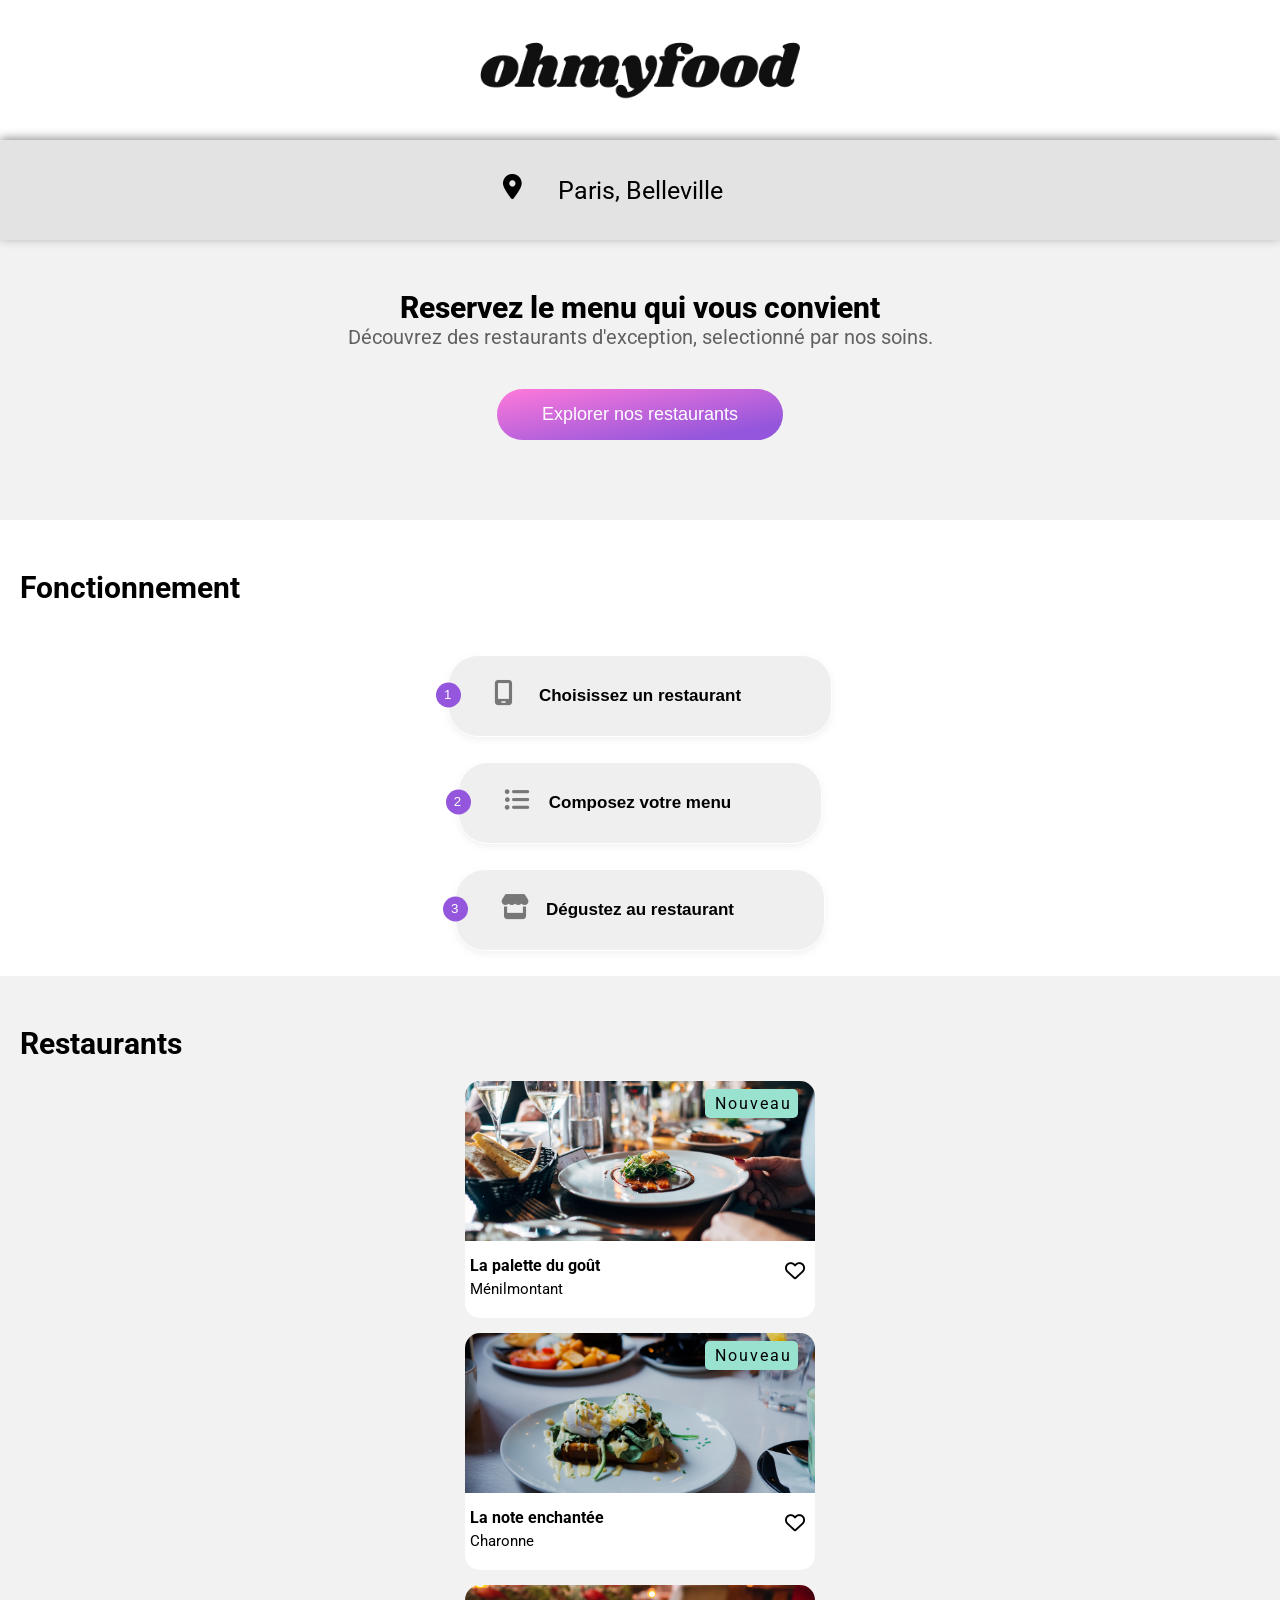
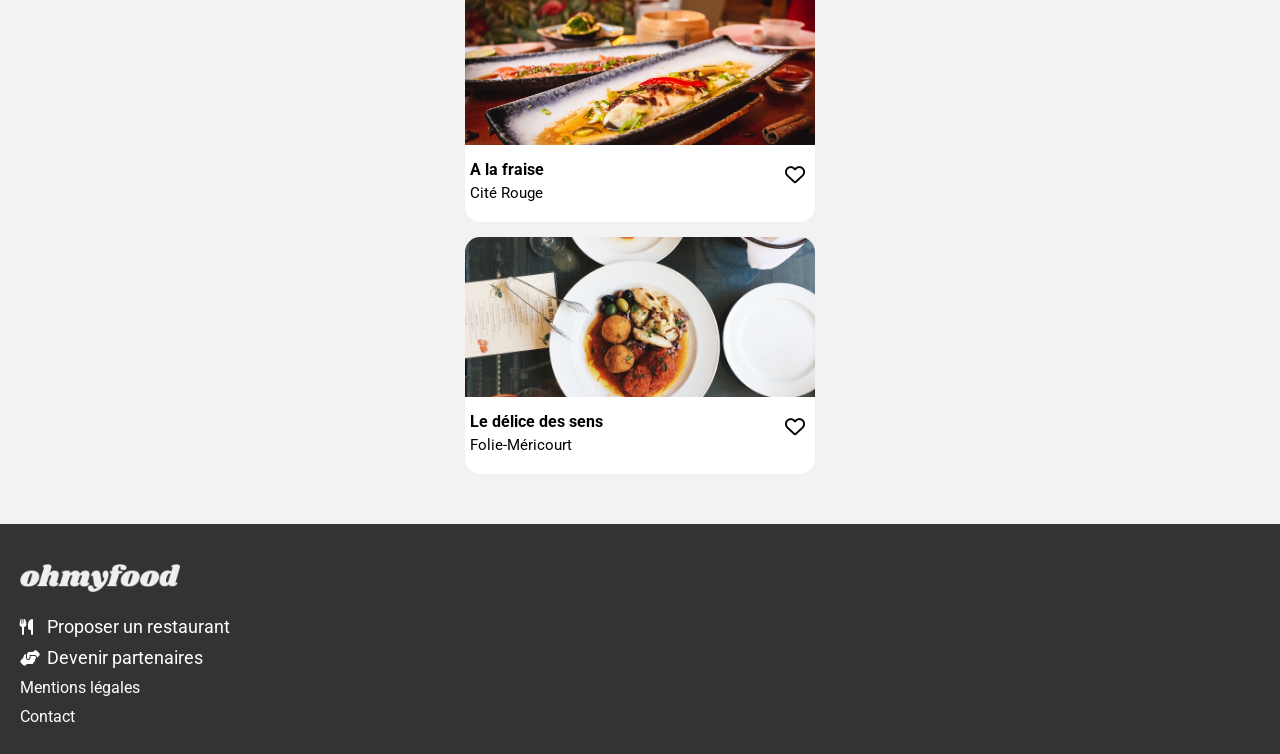
==== accueil.html @ b3db817b "Ajout section restaurants + style dans accueil" ====
<!DOCTYPE html>

<html lang="fr">
    <head>
        <meta charset="UTF-8">
        <meta http-equiv="X-UA-Compatible" content="IE=edge">
        <meta name="viewport" content="width=device-width, initial-scale=1.0">

        <!-- Lien vers css personalisé -->
        <link rel="stylesheet" href="ressources/css/style.css">

        <!-- cdn Font Awesome -->
        <link rel="stylesheet" href="https://cdnjs.cloudflare.com/ajax/libs/font-awesome/6.1.1/css/all.min.css" integrity="sha512-KfkfwYDsLkIlwQp6LFnl8zNdLGxu9YAA1QvwINks4PhcElQSvqcyVLLD9aMhXd13uQjoXtEKNosOWaZqXgel0g==" crossorigin="anonymous" referrerpolicy="no-referrer" />

        <!-- cdn google font -->
        <link rel="preconnect" href="https://fonts.googleapis.com">
        <link rel="preconnect" href="https://fonts.gstatic.com" crossorigin>
        <link href="https://fonts.googleapis.com/css2?family=Shrikhand&display=swap" rel="stylesheet">
        <link href="https://fonts.googleapis.com/css2?family=Roboto:wght@100;300;400;500;700;900&family=Shrikhand&display=swap" rel="stylesheet">

        <title> Ohmyfood - Accueil</title>
    </head>

    <body>
        
        <header>
            <div class="nomSite">
                <img src="ressources/images/logo/ohmyfood.png" alt="Nom site internet ohmyfood">
            </div>
        </header>

        <main>

            <div id="localisation">
                <div id="localisationIcone">
                    <i class="fa-solid fa-location-dot"></i>
                </div>
                <p>Paris, Belleville</p>
            </div>

            <section id="reservation">
                <h2>Reservez le menu qui vous convient</h2>
                <h3>Découvrez des restaurants d'exception, selectionné par nos soins.</h3>
                <button>
                    <a href="#restaurants">Explorer nos restaurants</a>
                </button>
            </section>

            <section id="fonctionnement">
                <h2>Fonctionnement</h2>
                <div id="fonctionnementFlex">
                    <button>
                        <i class="fa-solid fa-mobile-screen"></i>
                        <p>Choisissez un restaurant</p>
                        <span>1</span>
                    </button>
                    <button>
                        <i class="fa-solid fa-list-ul"></i>
                        <p>Composez votre menu</p>
                        <span>2</span>
                    </button>
                    <button>
                        <i class="fa-solid fa-store"></i>
                        <p>Dégustez au restaurant</p>
                        <span>3</span>
                    </button>
                </div>
            </section>

            <section id="restaurants">
                <h2>Restaurants</h2>
                <div id="restaurantContainer">
                    <div class="restaurant">
                        <a href="laPaletteDuGout.html">
                            <div class="restaurantPhoto" id="restaurantPhoto1">
                                <span>
                                    <ul>
                                        <li>N</li>
                                        <li>o</li>
                                        <li>u</li>
                                        <li>v</li>
                                        <li>e</li>
                                        <li>a</li>
                                        <li>u</li>
                                    </ul>
                                </span>
                            </div>
                            <div class="restaurantDescription">
                                <h4>La palette du goût</h4>
                                <h5>Ménilmontant</h5>
                                <i class="fa-regular fa-heart"></i>
                                <i class="fa-solid fa-heart"></i>
                            </div>
                        </a>
                    </div>
                    <div class="restaurant">
                        <a href="laNoteEnchantee.html">
                            <div class="restaurantPhoto" id="restaurantPhoto2">
                                <span>
                                    <ul>
                                        <li>N</li>
                                        <li>o</li>
                                        <li>u</li>
                                        <li>v</li>
                                        <li>e</li>
                                        <li>a</li>
                                        <li>u</li>
                                    </ul>
                                </span>
                            </div>
                            <div class="restaurantDescription">
                                <h4>La note enchantée</h4>
                                <h5>Charonne</h5>
                                <i class="fa-regular fa-heart"></i>
                                <i class="fa-solid fa-heart"></i>
                            </div>
                        </a>
                    </div>
                    <div class="restaurant">
                        <a href="aLaFrancaise.html">
                            <div class="restaurantPhoto" id="restaurantPhoto3"></div>
                            <div class="restaurantDescription">
                                <h4>A la fraise</h4>
                                <h5>Cité Rouge</h5>
                                <i class="fa-regular fa-heart"></i>
                                <i class="fa-solid fa-heart"></i>
                            </div>
                        </a>
                    </div>
                    <div class="restaurant">
                        <a href="leDeliceDuSens.html">
                            <div class="restaurantPhoto" id="restaurantPhoto4"></div>
                            <div class="restaurantDescription">
                                <h4>Le délice des sens</h4>
                                <h5>Folie-Méricourt</h5>
                                <i class="fa-regular fa-heart"></i>
                                <i class="fa-solid fa-heart"></i>
                            </div>
                        </a>
                    </div>
                </div>
            </section>
    
            
        </main>

        <footer>
            <div id="nomSiteFooter">
                <img src="ressources/images/logo/ohmyfood.png" alt="">
            </div>
            <ul>
                <li id="footerRestaurant">
                    <a href="#">
                        <i class="fa-solid fa-utensils"></i>
                        <span>Proposer un restaurant</span>   
                    </a>
                </li>
                <li id="footerPartener">
                    <a href="#">
                        <i class="fa-solid fa-handshake-angle"></i>
                        <span>Devenir partenaires</span>
                    </a>
                </li>
                <li>
                    <a href="#">Mentions légales</a>
                </li>
                <li>
                    <a href="#">Contact</a>
                </li>
            </ul>
        </footer>
    </body>
</html>
---- ressources/css/style.css ----
header .nomSite {
  min-height: 140px;
  position: relative;
}
header .nomSite img {
  display: inline-block;
  position: absolute;
  top: 50%;
  left: 50%;
  transform: translate(-50%, -50%);
  width: clamp(20px, 20em, 400px);
}

footer {
  height: 230px;
  background-color: rgba(0, 0, 0, 0.8);
  padding: 0 20px;
}
footer #nomSiteFooter {
  padding-top: 40px;
  padding-bottom: 20px;
}
footer #nomSiteFooter img {
  filter: invert(100%);
  width: 160px;
}
footer ul li {
  margin-bottom: 10px;
}
footer ul li a {
  color: #fff;
}
footer ul li a i {
  display: inline-block;
}
footer ul li a .fa-utensils {
  margin-right: 9px;
}
footer ul li a .fa-handshake-angle {
  margin-right: 3px;
}
footer ul li a span {
  font-size: 18px;
}

*,
*::before,
*::after {
  padding: 0;
  margin: 0;
  box-sizing: border-box;
  outline: none;
  border: none;
  text-decoration: none;
  list-style: none;
}

body {
  font-family: "Roboto", sans-serif;
  /*'Shrikhand',*/
}
body main #localisation {
  min-height: 100px;
  background-color: #e3e3e3;
  display: flex;
  justify-content: center;
  align-items: center;
  box-shadow: 0px -1px 10px 0px grey;
}
body main #localisation #localisationIcone {
  position: relative;
}
body main #localisation #localisationIcone i {
  font-size: 25px;
  position: absolute;
  left: -55px;
  top: -15px;
}
body main #localisation p {
  font-size: 25px;
}
body main #reservation {
  min-height: 250px;
  background-color: rgba(227, 227, 227, 0.45);
  display: flex;
  flex-wrap: wrap;
  flex-direction: column;
  justify-content: center;
  align-items: center;
  padding: 0px 50px;
  text-align: center;
}
body main #reservation h2 {
  font-size: 30px;
  font-weight: 800;
  margin-top: 60px;
  margin: 50px 10px 0px 10px;
}
body main #reservation h3 {
  font-weight: 400;
  color: rgba(0, 0, 0, 0.6);
  font-size: 20px;
}
body main #reservation button {
  background-image: linear-gradient(to left top, #9356DC 15%, #FF79DA 100%);
  padding: 15px 45px;
  text-align: center;
  border-radius: 999px;
  margin: 40px auto 80px auto;
  cursor: pointer;
  position: relative;
}
body main #reservation button::before {
  position: absolute;
  content: "";
  width: 100%;
  height: 100%;
  top: 0;
  left: 0;
  border-radius: 999px;
}
body main #reservation button a {
  color: white;
  font-size: 18px;
}
body main #fonctionnement h2 {
  margin: 50px 20px;
  font-size: 30px;
}
body main #fonctionnement #fonctionnementFlex {
  display: flex;
  flex-wrap: wrap;
  flex-direction: column;
}
body main #fonctionnement #fonctionnementFlex button {
  padding: 30px 90px;
  display: block;
  border: 1px solid #fff;
  box-shadow: 0px 3px 6px 0px rgba(227, 227, 227, 0.45);
  border-radius: 30px;
  margin: 0 auto 25px auto;
  text-align: center;
  position: relative;
  cursor: pointer;
}
body main #fonctionnement #fonctionnementFlex button i {
  display: inline-block;
  font-size: 25px;
  position: absolute;
  left: 45px;
  top: 50%;
  transform: translateY(-60%);
  color: rgba(0, 0, 0, 0.5);
}
body main #fonctionnement #fonctionnementFlex button p {
  font-size: 17px;
  font-weight: 700;
}
body main #fonctionnement #fonctionnementFlex button span {
  position: absolute;
  left: -5px;
  top: 50%;
  transform: translateY(-60%);
  color: #fff;
}
body main #fonctionnement #fonctionnementFlex button span:after {
  content: "";
  position: absolute;
  width: 25px;
  height: 25px;
  background-color: #9356DC;
  border-radius: 50%;
  padding: 7px;
  left: -8px;
  top: 50%;
  transform: translateY(-50%);
  z-index: -1;
}
body main #restaurants {
  background-color: rgba(227, 227, 227, 0.45);
  padding-top: 50px;
  padding-bottom: 50px;
}
body main #restaurants h2 {
  margin: 0px 0px 20px 20px;
  font-size: 30px;
}
body main #restaurants #restaurantContainer {
  display: flex;
  justify-content: center;
  align-items: center;
  flex-wrap: wrap;
  flex-direction: column;
  row-gap: 15px;
  margin: 0 5%;
}
body main #restaurants #restaurantContainer .restaurant {
  min-height: 200px;
  width: clamp(250px, 70%, 350px);
  border-radius: 15px;
  background-color: #fff;
  cursor: pointer;
  overflow: hidden;
}
body main #restaurants #restaurantContainer .restaurant a {
  color: #000;
}
body main #restaurants #restaurantContainer .restaurant a #restaurantPhoto1 {
  background-image: url(../images/restaurants/jay-wennington-N_Y88TWmGwA-unsplash.jpg);
}
body main #restaurants #restaurantContainer .restaurant a #restaurantPhoto3 {
  background-image: url(../images/restaurants/louis-hansel-shotsoflouis-qNBGVyOCY8Q-unsplash.jpg);
}
body main #restaurants #restaurantContainer .restaurant a #restaurantPhoto4 {
  background-image: url(../images/restaurants/stil-u2Lp8tXIcjw-unsplash.jpg);
}
body main #restaurants #restaurantContainer .restaurant a #restaurantPhoto2 {
  background-image: url(../images/restaurants/toa-heftiba-DQKerTsQwi0-unsplash.jpg);
}
body main #restaurants #restaurantContainer .restaurant a .restaurantPhoto {
  background-size: cover;
  background-position: center;
  background-repeat: no-repeat;
  min-height: 160px;
  position: relative;
}
body main #restaurants #restaurantContainer .restaurant a .restaurantPhoto span {
  background-color: #99E2D0;
  display: inline-block;
  padding: 5px 10px;
  border-radius: 5px;
  position: absolute;
  top: 5%;
  right: 5%;
}
body main #restaurants #restaurantContainer .restaurant a .restaurantPhoto span ul {
  text-align: center;
}
body main #restaurants #restaurantContainer .restaurant a .restaurantPhoto span ul li {
  display: inline-block;
  letter-spacing: -2px;
  color: #000;
}
body main #restaurants #restaurantContainer .restaurant a .restaurantDescription {
  position: relative;
}
body main #restaurants #restaurantContainer .restaurant a .restaurantDescription h4 {
  font-size: 16px;
  font-weight: 700;
  margin: 15px 0 0 5px;
}
body main #restaurants #restaurantContainer .restaurant a .restaurantDescription h5 {
  font-size: 15px;
  font-weight: 400;
  margin: 5px 0 20px 5px;
}
body main #restaurants #restaurantContainer .restaurant a .restaurantDescription i {
  position: absolute;
  top: 5px;
  right: 10px;
  font-size: 20px;
}
body main #restaurants #restaurantContainer .restaurant a .restaurantDescription .fa-solid.fa-heart {
  display: none;
}
body main #restaurants #restaurantContainer .restaurant a .restaurantDescription .fa-regular.fa-heart {
  display: block;
}
body main #restaurants #restaurantContainer .restaurant a .restaurantDescription .fa-regular.fa-heart:hover {
  display: none;
}
body main #restaurants #restaurantContainer .restaurant a .restaurantDescription .fa-regular.fa-heart:hover + .fa-solid.fa-heart {
  display: block;
  color: #9356DC;
}

/*# sourceMappingURL=style.css.map */
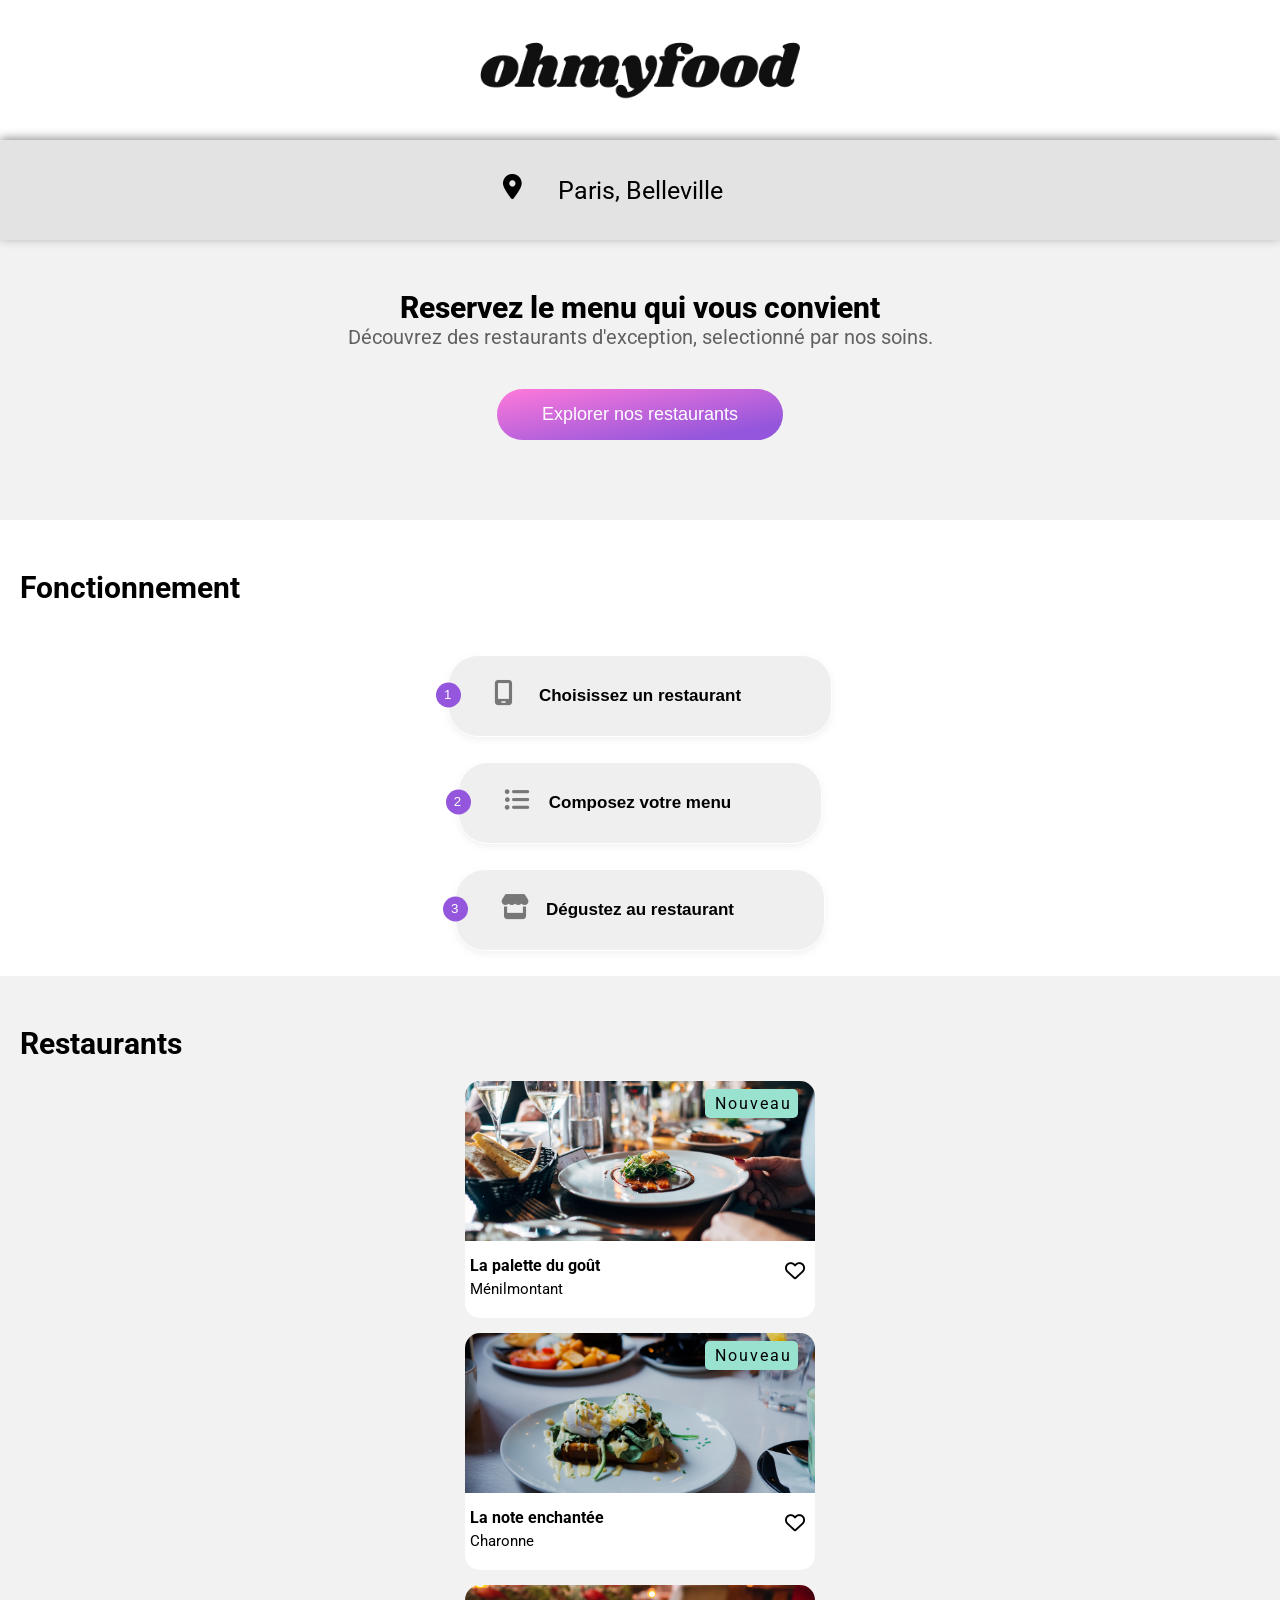
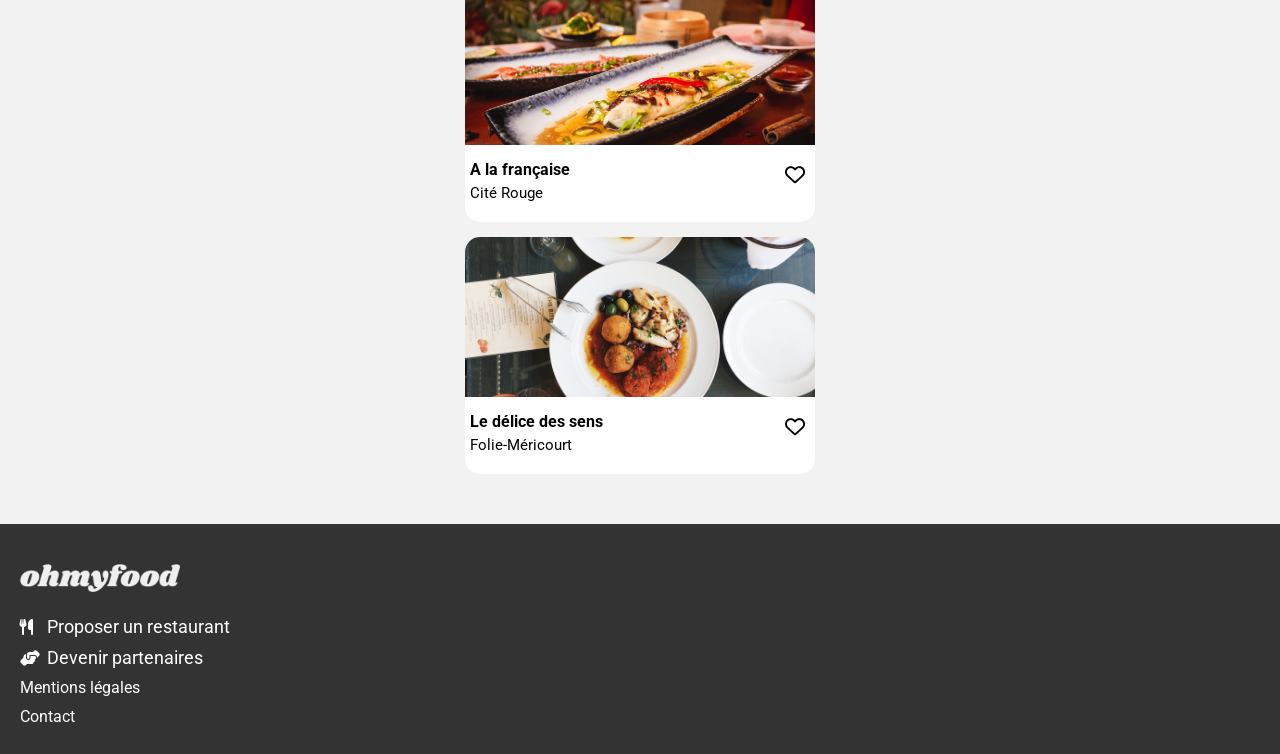
==== commit 3bfe788c: "Ajout photo de présentation de chaque restaurant sur leur page respective + style" ====
--- a/accueil.html
+++ b/accueil.html
@@ -120,7 +120,7 @@
                         <a href="aLaFrancaise.html">
                             <div class="restaurantPhoto" id="restaurantPhoto3"></div>
                             <div class="restaurantDescription">
-                                <h4>A la fraise</h4>
+                                <h4>A la française</h4>
                                 <h5>Cité Rouge</h5>
                                 <i class="fa-regular fa-heart"></i>
                                 <i class="fa-solid fa-heart"></i>
--- a/ressources/css/style.css
+++ b/ressources/css/style.css
@@ -1,3 +1,4 @@
+@charset "UTF-8";
 header .nomSite {
   min-height: 140px;
   position: relative;
@@ -273,5 +274,36 @@
   display: block;
   color: #9356DC;
 }
+body main #photoALaFrancaise {
+  background-image: url(../images/restaurants/jay-wennington-N_Y88TWmGwA-unsplash.jpg);
+}
+body main #photoLaNoteEnchantée {
+  background-image: url(../images/restaurants/stil-u2Lp8tXIcjw-unsplash.jpg);
+}
+body main #photoLaPaletteDuGout {
+  background-image: url(../images/restaurants/toa-heftiba-DQKerTsQwi0-unsplash.jpg);
+}
+body main #photoleDeliceDuSens {
+  background-image: url(../images/restaurants/louis-hansel-shotsoflouis-qNBGVyOCY8Q-unsplash.jpg);
+}
+body main .photoRestaurant {
+  background-size: cover;
+  background-position: center;
+  background-repeat: no-repeat;
+  min-height: 550px;
+  position: relative;
+  z-index: 1;
+}
+body main .photoRestaurant a {
+  color: #000;
+}
+body main .photoRestaurant a i {
+  position: absolute;
+  top: -85px;
+  left: 4%;
+  font-size: 30px;
+  font-weight: bold;
+  cursor: pointer;
+}
 
 /*# sourceMappingURL=style.css.map */
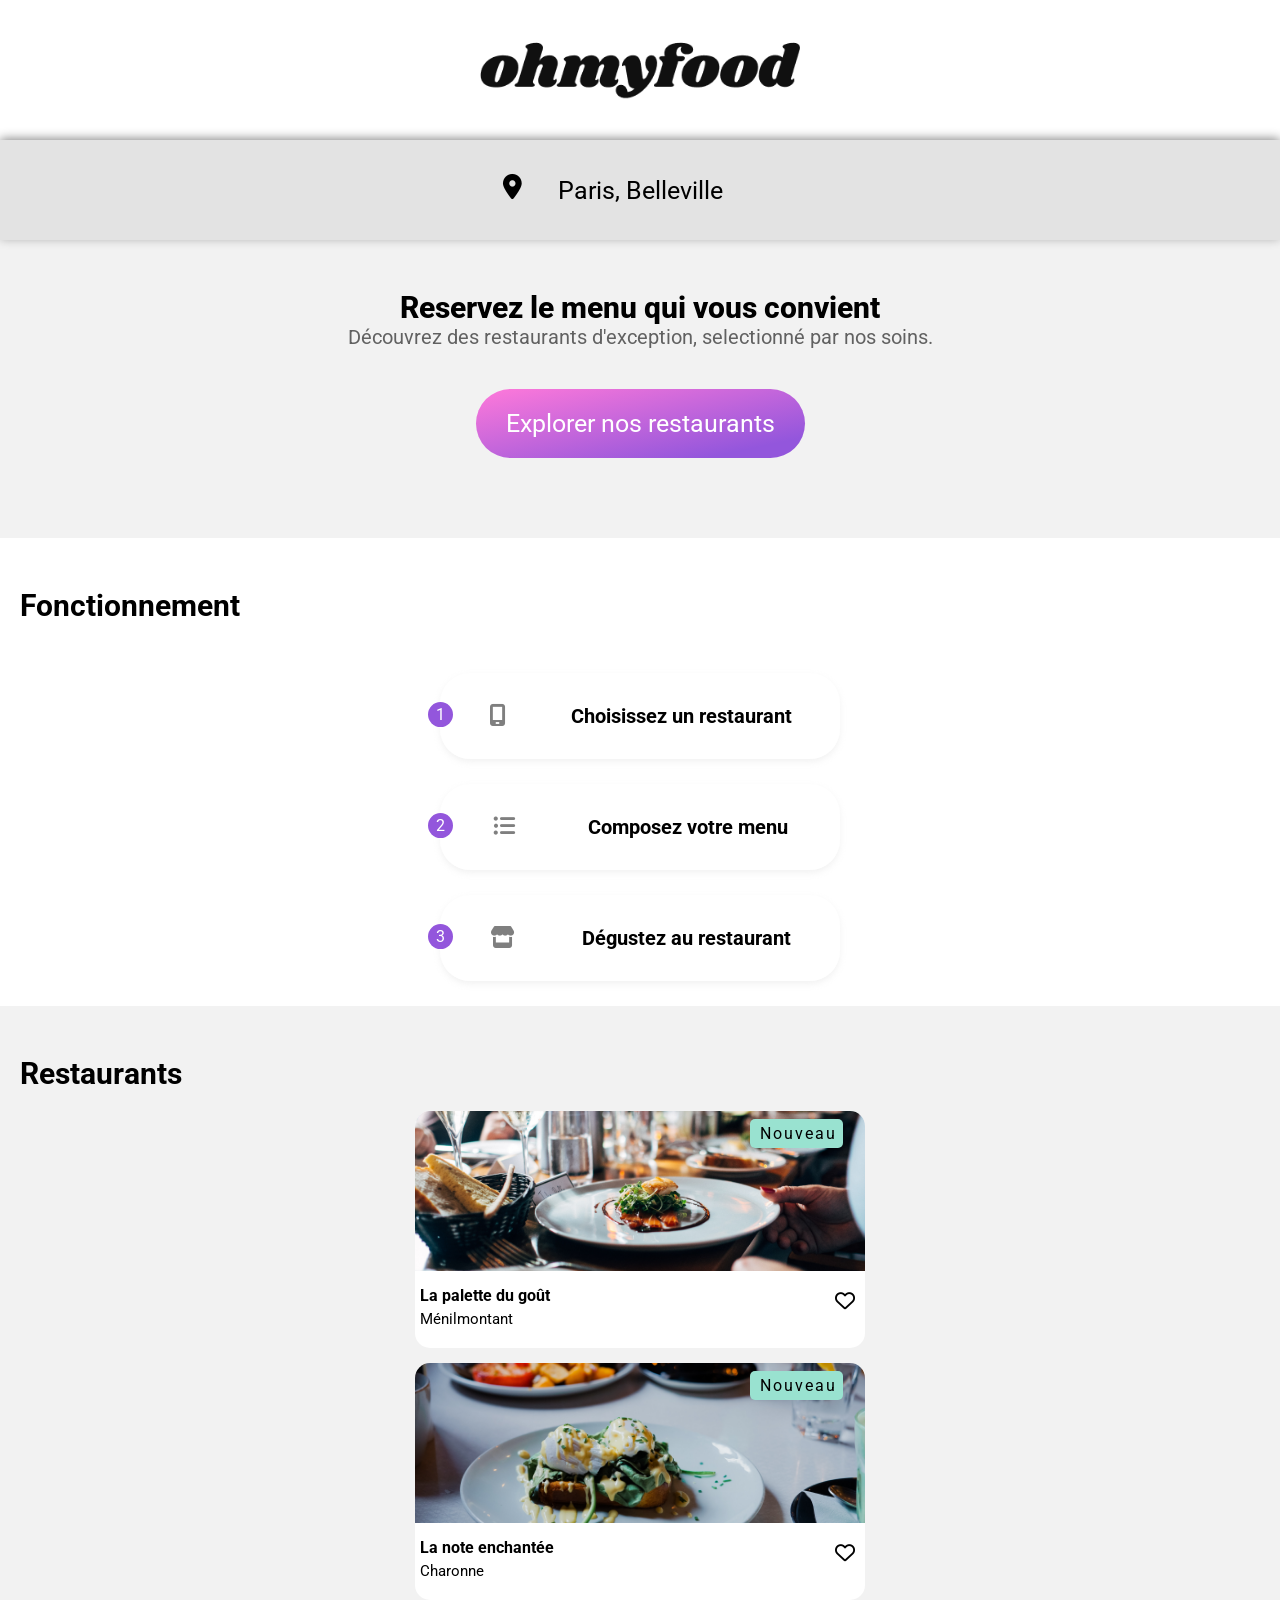
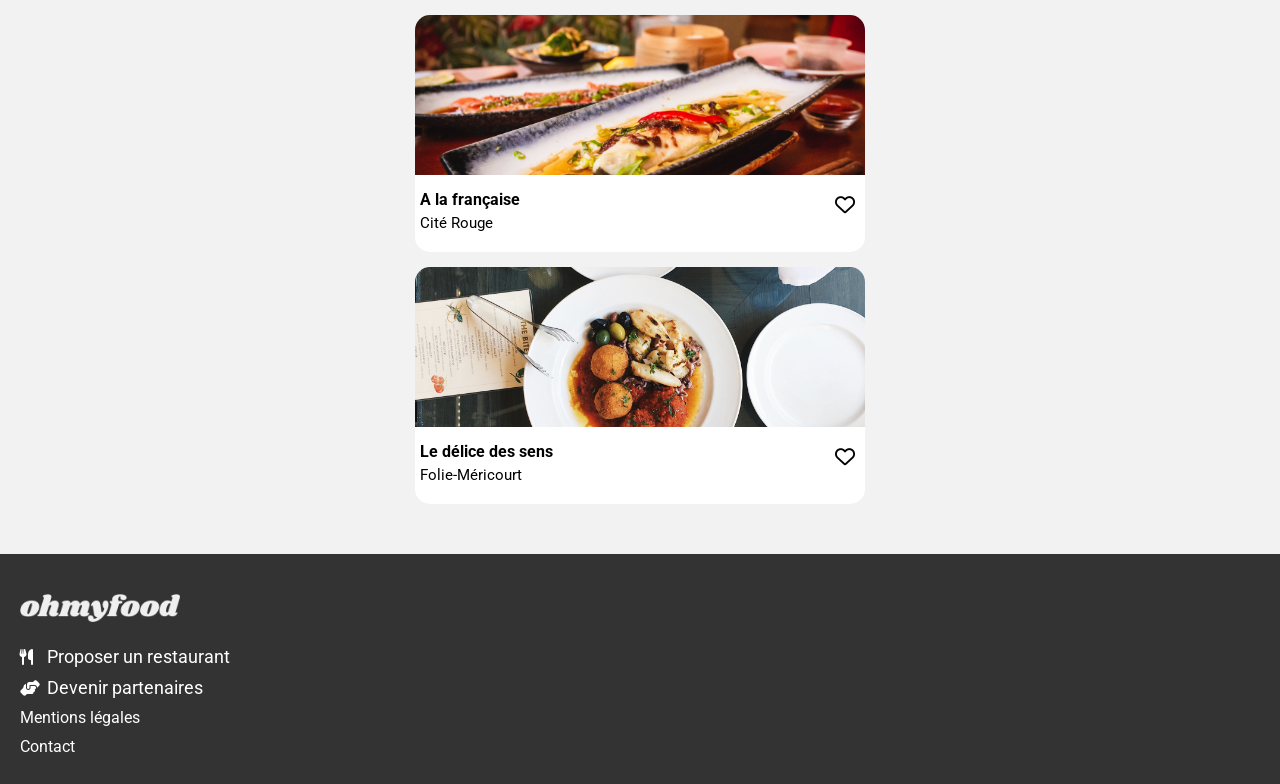
==== commit caba853a: "rectification après correspondance avec w3c html" ====
--- a/accueil.html
+++ b/accueil.html
@@ -1,6 +1,6 @@
 <!DOCTYPE html>
+<html lang="fr">
 
-<html lang="fr">
     <head>
         <meta charset="UTF-8">
         <meta http-equiv="X-UA-Compatible" content="IE=edge">
@@ -8,6 +8,7 @@
 
         <!-- Lien vers css personalisé -->
         <link rel="stylesheet" href="ressources/css/style.css">
+        <link rel="stylesheet" href="ressources/css/styleMediasQueries.css">
 
         <!-- cdn Font Awesome -->
         <link rel="stylesheet" href="https://cdnjs.cloudflare.com/ajax/libs/font-awesome/6.1.1/css/all.min.css" integrity="sha512-KfkfwYDsLkIlwQp6LFnl8zNdLGxu9YAA1QvwINks4PhcElQSvqcyVLLD9aMhXd13uQjoXtEKNosOWaZqXgel0g==" crossorigin="anonymous" referrerpolicy="no-referrer" />
@@ -18,11 +19,10 @@
         <link href="https://fonts.googleapis.com/css2?family=Shrikhand&display=swap" rel="stylesheet">
         <link href="https://fonts.googleapis.com/css2?family=Roboto:wght@100;300;400;500;700;900&family=Shrikhand&display=swap" rel="stylesheet">
 
-        <title> Ohmyfood - Accueil</title>
+        <title>Ohmyfood - Accueil</title>
     </head>
+    <body>
 
-    <body>
-        
         <header>
             <div class="nomSite">
                 <img src="ressources/images/logo/ohmyfood.png" alt="Nom site internet ohmyfood">
@@ -41,29 +41,34 @@
             <section id="reservation">
                 <h2>Reservez le menu qui vous convient</h2>
                 <h3>Découvrez des restaurants d'exception, selectionné par nos soins.</h3>
-                <button>
-                    <a href="#restaurants">Explorer nos restaurants</a>
-                </button>
+                <a href="#restaurants">Explorer nos restaurants</a>
+
             </section>
 
             <section id="fonctionnement">
                 <h2>Fonctionnement</h2>
                 <div id="fonctionnementFlex">
-                    <button>
-                        <i class="fa-solid fa-mobile-screen"></i>
-                        <p>Choisissez un restaurant</p>
+                    <a href="#">
+                        <div class="fonctionnementButtonFlex">
+                            <i class="fa-solid fa-mobile-screen"></i>
+                            <p>Choisissez un restaurant</p>
+                        </div>
                         <span>1</span>
-                    </button>
-                    <button>
-                        <i class="fa-solid fa-list-ul"></i>
-                        <p>Composez votre menu</p>
+                    </a>
+                    <a href="#">
+                        <div class="fonctionnementButtonFlex">
+                            <i class="fa-solid fa-list-ul"></i>
+                            <p>Composez votre menu</p>
+                        </div>
                         <span>2</span>
-                    </button>
-                    <button>
-                        <i class="fa-solid fa-store"></i>
-                        <p>Dégustez au restaurant</p>
+                    </a>
+                    <a href="#">
+                        <div class="fonctionnementButtonFlex">
+                            <i class="fa-solid fa-store"></i>
+                            <p>Dégustez au restaurant</p>
+                        </div>
                         <span>3</span>
-                    </button>
+                    </a>
                 </div>
             </section>
 
@@ -73,7 +78,7 @@
                     <div class="restaurant">
                         <a href="laPaletteDuGout.html">
                             <div class="restaurantPhoto" id="restaurantPhoto1">
-                                <span>
+                                <div class="textClignotant">
                                     <ul>
                                         <li>N</li>
                                         <li>o</li>
@@ -83,20 +88,21 @@
                                         <li>a</li>
                                         <li>u</li>
                                     </ul>
-                                </span>
+                                </div>
                             </div>
                             <div class="restaurantDescription">
                                 <h4>La palette du goût</h4>
                                 <h5>Ménilmontant</h5>
                                 <i class="fa-regular fa-heart"></i>
                                 <i class="fa-solid fa-heart"></i>
+                                
                             </div>
                         </a>
                     </div>
                     <div class="restaurant">
                         <a href="laNoteEnchantee.html">
                             <div class="restaurantPhoto" id="restaurantPhoto2">
-                                <span>
+                                <div class="textClignotant">
                                     <ul>
                                         <li>N</li>
                                         <li>o</li>
@@ -106,7 +112,7 @@
                                         <li>a</li>
                                         <li>u</li>
                                     </ul>
-                                </span>
+                                </div>
                             </div>
                             <div class="restaurantDescription">
                                 <h4>La note enchantée</h4>
@@ -140,9 +146,9 @@
                     </div>
                 </div>
             </section>
-    
             
         </main>
+
 
         <footer>
             <div id="nomSiteFooter">
--- a/ressources/css/style.css
+++ b/ressources/css/style.css
@@ -58,7 +58,6 @@
 
 body {
   font-family: "Roboto", sans-serif;
-  /*'Shrikhand',*/
 }
 body main #localisation {
   min-height: 100px;
@@ -102,16 +101,18 @@
   color: rgba(0, 0, 0, 0.6);
   font-size: 20px;
 }
-body main #reservation button {
+body main #reservation a {
+  color: white;
+  font-size: clamp(15px, 8em, 25px);
   background-image: linear-gradient(to left top, #9356DC 15%, #FF79DA 100%);
-  padding: 15px 45px;
+  padding: 20px 30px;
   text-align: center;
   border-radius: 999px;
   margin: 40px auto 80px auto;
   cursor: pointer;
   position: relative;
 }
-body main #reservation button::before {
+body main #reservation a::before {
   position: absolute;
   content: "";
   width: 100%;
@@ -120,10 +121,6 @@
   left: 0;
   border-radius: 999px;
 }
-body main #reservation button a {
-  color: white;
-  font-size: 18px;
-}
 body main #fonctionnement h2 {
   margin: 50px 20px;
   font-size: 30px;
@@ -133,38 +130,44 @@
   flex-wrap: wrap;
   flex-direction: column;
 }
-body main #fonctionnement #fonctionnementFlex button {
-  padding: 30px 90px;
-  display: block;
+body main #fonctionnement #fonctionnementFlex a {
+  padding: 30px 0px;
+  width: clamp(250px, 70%, 400px);
   border: 1px solid #fff;
   box-shadow: 0px 3px 6px 0px rgba(227, 227, 227, 0.45);
   border-radius: 30px;
   margin: 0 auto 25px auto;
   text-align: center;
   position: relative;
-  cursor: pointer;
-}
-body main #fonctionnement #fonctionnementFlex button i {
-  display: inline-block;
-  font-size: 25px;
-  position: absolute;
-  left: 45px;
-  top: 50%;
-  transform: translateY(-60%);
+  color: #000;
+  cursor: pointer;
+}
+body main #fonctionnement #fonctionnementFlex a .fonctionnementButtonFlex {
+  display: flex;
+  flex-direction: row;
+  flex-wrap: wrap;
+  row-gap: 20px;
+  justify-content: space-around;
+  padding: 0px 15px;
+}
+body main #fonctionnement #fonctionnementFlex a .fonctionnementButtonFlex i {
+  display: inline-block;
+  font-size: 22px;
   color: rgba(0, 0, 0, 0.5);
 }
-body main #fonctionnement #fonctionnementFlex button p {
-  font-size: 17px;
+body main #fonctionnement #fonctionnementFlex a .fonctionnementButtonFlex p {
+  display: inline-block;
+  font-size: 20px;
   font-weight: 700;
 }
-body main #fonctionnement #fonctionnementFlex button span {
+body main #fonctionnement #fonctionnementFlex a span {
   position: absolute;
   left: -5px;
   top: 50%;
   transform: translateY(-60%);
   color: #fff;
 }
-body main #fonctionnement #fonctionnementFlex button span:after {
+body main #fonctionnement #fonctionnementFlex a span:after {
   content: "";
   position: absolute;
   width: 25px;
@@ -193,11 +196,10 @@
   flex-wrap: wrap;
   flex-direction: column;
   row-gap: 15px;
-  margin: 0 5%;
 }
 body main #restaurants #restaurantContainer .restaurant {
   min-height: 200px;
-  width: clamp(250px, 70%, 350px);
+  width: clamp(250px, 90%, 450px);
   border-radius: 15px;
   background-color: #fff;
   cursor: pointer;
@@ -225,7 +227,7 @@
   min-height: 160px;
   position: relative;
 }
-body main #restaurants #restaurantContainer .restaurant a .restaurantPhoto span {
+body main #restaurants #restaurantContainer .restaurant a .restaurantPhoto .textClignotant {
   background-color: #99E2D0;
   display: inline-block;
   padding: 5px 10px;
@@ -234,10 +236,10 @@
   top: 5%;
   right: 5%;
 }
-body main #restaurants #restaurantContainer .restaurant a .restaurantPhoto span ul {
+body main #restaurants #restaurantContainer .restaurant a .restaurantPhoto .textClignotant ul {
   text-align: center;
 }
-body main #restaurants #restaurantContainer .restaurant a .restaurantPhoto span ul li {
+body main #restaurants #restaurantContainer .restaurant a .restaurantPhoto .textClignotant ul li {
   display: inline-block;
   letter-spacing: -2px;
   color: #000;
@@ -262,17 +264,22 @@
   font-size: 20px;
 }
 body main #restaurants #restaurantContainer .restaurant a .restaurantDescription .fa-solid.fa-heart {
-  display: none;
+  background-image: linear-gradient(to left top, #9356DC 15%, #FF79DA 100%);
+  background-clip: text;
+  -webkit-background-clip: text;
+  color: transparent;
+  opacity: 0;
+  transition: all 0.2s;
+}
+body main #restaurants #restaurantContainer .restaurant a .restaurantDescription .fa-solid.fa-heart:hover {
+  opacity: 1;
+  transform: scale(1.1);
+}
+body main #restaurants #restaurantContainer .restaurant a .restaurantDescription .fa-solid.fa-heart:hover + .fa-regular.fa-heart {
+  opacity: 0;
 }
 body main #restaurants #restaurantContainer .restaurant a .restaurantDescription .fa-regular.fa-heart {
-  display: block;
-}
-body main #restaurants #restaurantContainer .restaurant a .restaurantDescription .fa-regular.fa-heart:hover {
-  display: none;
-}
-body main #restaurants #restaurantContainer .restaurant a .restaurantDescription .fa-regular.fa-heart:hover + .fa-solid.fa-heart {
-  display: block;
-  color: #9356DC;
+  opacity: 1;
 }
 body main #photoALaFrancaise {
   background-image: url(../images/restaurants/jay-wennington-N_Y88TWmGwA-unsplash.jpg);
@@ -305,5 +312,135 @@
   font-weight: bold;
   cursor: pointer;
 }
+body main .contenuRestaurant {
+  padding-top: 40px;
+  background-color: #e3e3e3;
+  border-radius: 50px 50px 0 0;
+  margin-top: -150px;
+  z-index: 1000;
+  position: relative;
+  overflow: hidden;
+}
+body main .contenuRestaurant .titreRestaurant {
+  position: relative;
+}
+body main .contenuRestaurant .titreRestaurant h1 {
+  text-align: center;
+  font-family: "Shrikhand", sans-serif;
+  margin-bottom: 60px;
+}
+body main .contenuRestaurant .titreRestaurant i {
+  position: absolute;
+  top: 3px;
+  left: calc(135px + 50%);
+  font-size: 30px;
+  cursor: pointer;
+}
+body main .contenuRestaurant .titreRestaurant .fa-solid.fa-heart {
+  background-image: linear-gradient(to left top, #9356DC 15%, #FF79DA 100%);
+  background-clip: text;
+  -webkit-background-clip: text;
+  color: transparent;
+  opacity: 0;
+  transition: all 0.2s;
+}
+body main .contenuRestaurant .titreRestaurant .fa-solid.fa-heart:hover {
+  opacity: 1;
+  transform: scale(1.1);
+}
+body main .contenuRestaurant .titreRestaurant .fa-solid.fa-heart:hover + .fa-regular.fa-heart {
+  opacity: 0;
+}
+body main .contenuRestaurant .titreRestaurant .fa-regular.fa-heart {
+  opacity: 1;
+}
+body main .contenuRestaurant .platRestaurant {
+  display: flex;
+  flex-wrap: wrap;
+  flex-direction: column;
+  row-gap: 100px;
+  margin-bottom: 100px;
+}
+body main .contenuRestaurant .platRestaurant .platRestaurantType h2 {
+  font-size: 17px;
+  font-weight: 400;
+  text-transform: uppercase;
+  padding-bottom: 15px;
+  margin-bottom: 15px;
+  margin-left: 18%;
+  position: relative;
+}
+body main .contenuRestaurant .platRestaurant .platRestaurantType h2::before {
+  content: "";
+  position: absolute;
+  width: 40px;
+  background-color: #99E2D0;
+  border: 2px solid #99E2D0;
+  bottom: 5px;
+}
+body main .contenuRestaurant .platRestaurant .platRestaurantType .platRestaurantTypeDetail {
+  display: flex;
+  flex-direction: column;
+  justify-content: center;
+  align-items: center;
+  row-gap: 25px;
+}
+body main .contenuRestaurant .platRestaurant .platRestaurantType .platRestaurantTypeDetail .DetailCarteRestaurant {
+  padding: 5px 15px;
+  background-color: #fff;
+  border-radius: 15px;
+  min-width: 350px;
+  position: relative;
+  cursor: pointer;
+  overflow: hidden;
+}
+body main .contenuRestaurant .platRestaurant .platRestaurantType .platRestaurantTypeDetail .DetailCarteRestaurant .extensionCarteHover {
+  position: absolute;
+  right: -60%;
+  top: 0;
+  z-index: 20;
+  height: 100%;
+  width: 60%;
+  background-color: #fff;
+  overflow: hidden;
+  background-color: #fff;
+}
+body main .contenuRestaurant .platRestaurant .platRestaurantType .platRestaurantTypeDetail .DetailCarteRestaurant .extensionCarteHover span {
+  position: absolute;
+  bottom: 14px;
+  right: 60%;
+  font-size: 25px;
+  letter-spacing: 2px;
+}
+body main .contenuRestaurant .platRestaurant .platRestaurantType .platRestaurantTypeDetail .DetailCarteRestaurant .extensionCarteHoverCheck {
+  position: absolute;
+  z-index: 40;
+  width: 60px;
+  height: 100%;
+  background-color: #99E2D0;
+  top: 0;
+  right: -60px;
+  display: flex;
+  justify-content: center;
+  align-items: center;
+}
+body main .contenuRestaurant .platRestaurant .platRestaurantType .platRestaurantTypeDetail .DetailCarteRestaurant .extensionCarteHoverCheck i {
+  font-size: 30px;
+  color: #fff;
+  transform: rotate(0);
+}
+body main .contenuRestaurant .platRestaurant .platRestaurantType .platRestaurantTypeDetail .DetailCarteRestaurant h3 {
+  margin: 10px 0;
+}
+body main .contenuRestaurant .platRestaurant .platRestaurantType .platRestaurantTypeDetail .DetailCarteRestaurant p {
+  margin-bottom: 11px;
+}
+body main .contenuRestaurant .platRestaurant .platRestaurantType .platRestaurantTypeDetail .DetailCarteRestaurant span {
+  position: absolute;
+  right: 15px;
+  z-index: 30;
+  bottom: 20%;
+  font-weight: 600;
+}
 
 /*# sourceMappingURL=style.css.map */
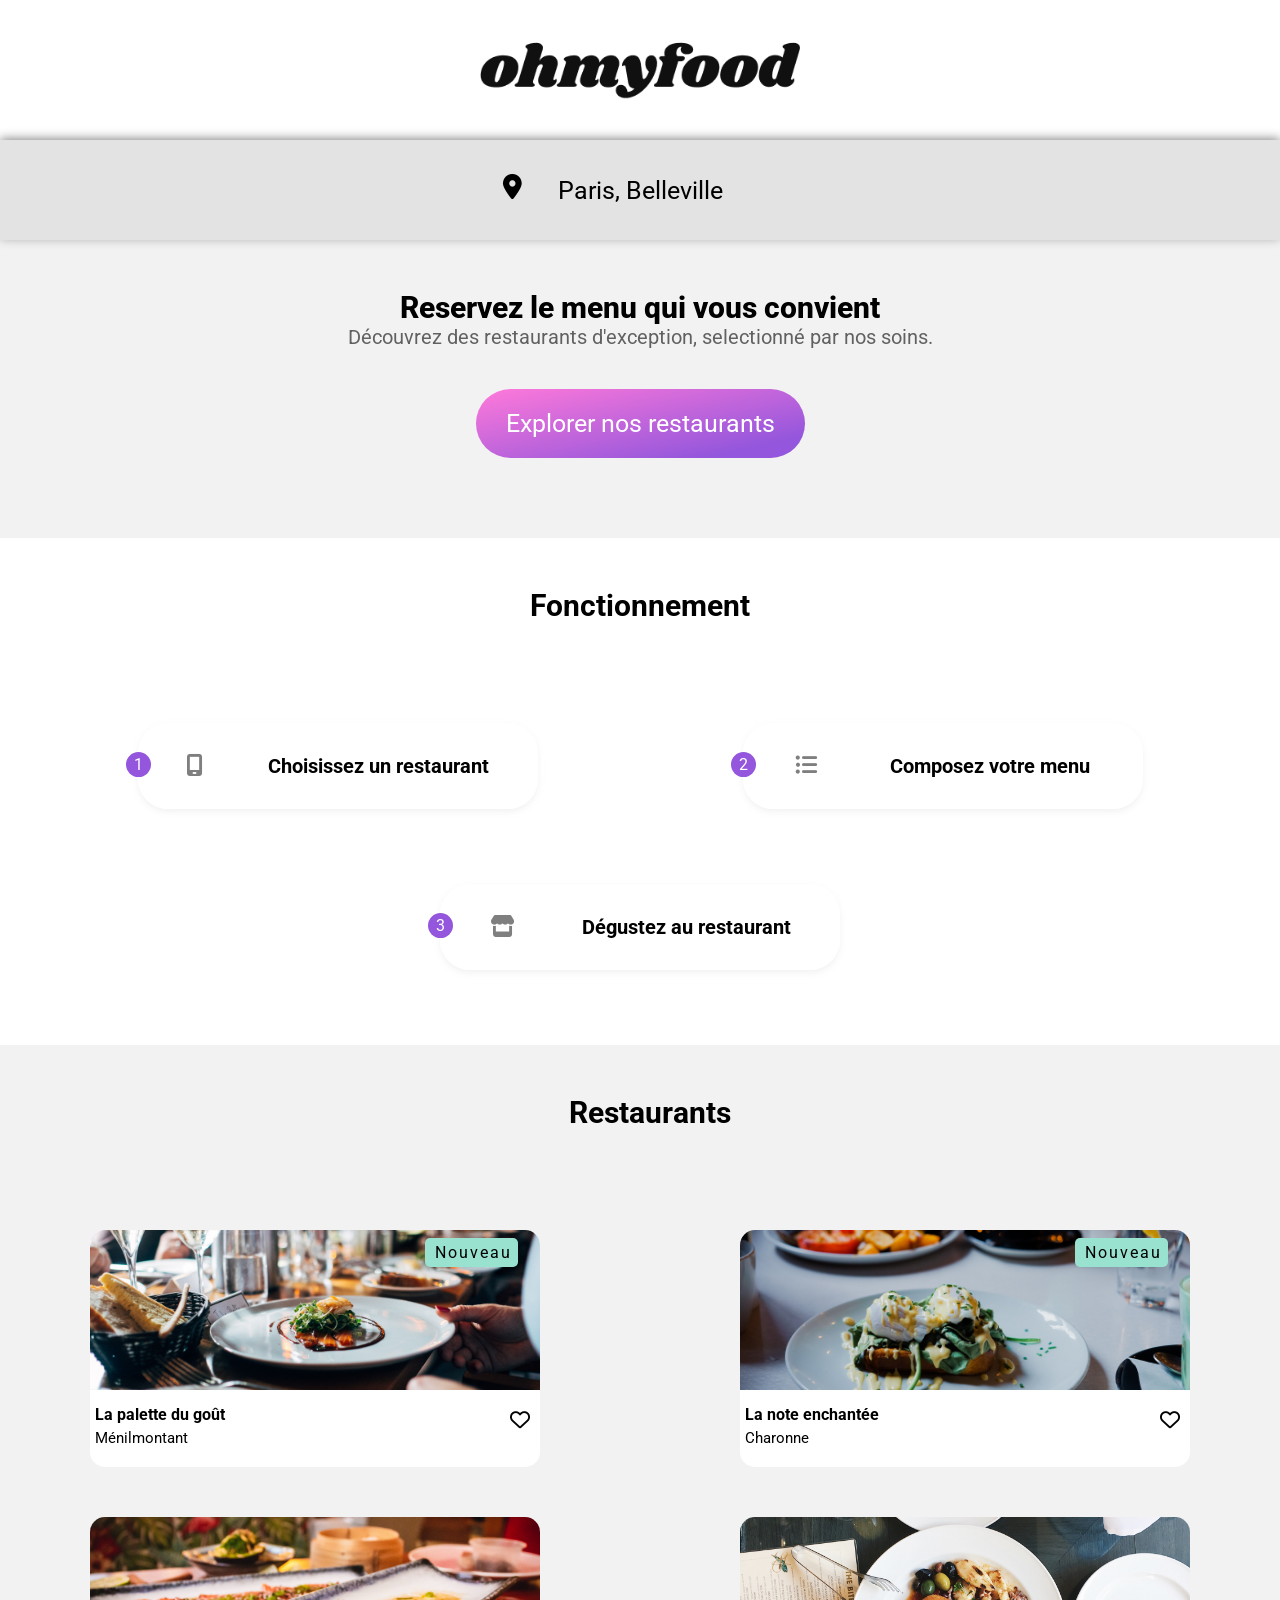
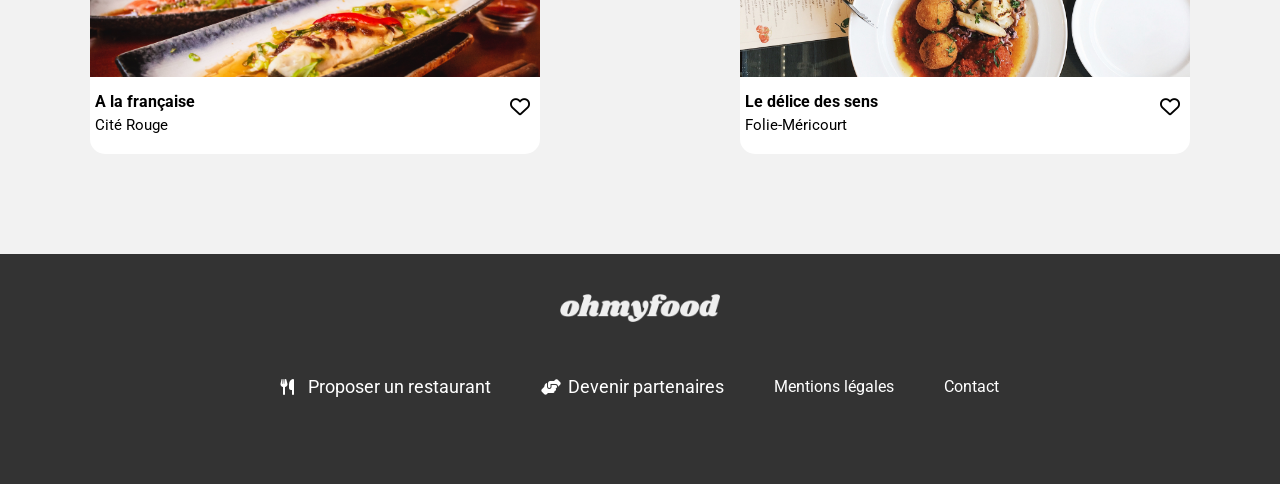
==== commit 27c95638: "ajout du loader" ====
--- a/accueil.html
+++ b/accueil.html
@@ -22,6 +22,10 @@
         <title>Ohmyfood - Accueil</title>
     </head>
     <body>
+
+        <div class="loader-container">
+            <div class="loader"></div>
+        </div>
 
         <header>
             <div class="nomSite">
--- a/ressources/css/style.css
+++ b/ressources/css/style.css
@@ -44,6 +44,71 @@
   font-size: 18px;
 }
 
+.loader-container {
+  position: fixed;
+  top: 0;
+  bottom: 0;
+  height: 100vh;
+  width: 100%;
+  background-color: #f1f1f1;
+  opacity: 0.9;
+  z-index: 50;
+  animation: cleanLoader 0.5s 3s ease-out forwards;
+  display: flex;
+  align-items: center;
+  justify-content: center;
+}
+.loader-container .loader {
+  display: block;
+  position: relative;
+  width: 250px;
+  height: 250px;
+  border-radius: 50%;
+  border: 7px solid transparent;
+  border-top-color: #9356DC;
+  animation: spin 2s linear infinite;
+}
+.loader-container .loader::before, .loader-container .loader::after {
+  position: absolute;
+  content: "";
+  border-radius: 50%;
+  border: 7px solid transparent;
+}
+.loader-container .loader::before {
+  top: 10px;
+  left: 10px;
+  right: 10px;
+  bottom: 10px;
+  border-top-color: #FF79DA;
+  animation: spin 3s linear infinite;
+}
+.loader-container .loader::after {
+  top: 25px;
+  left: 25px;
+  right: 25px;
+  bottom: 25px;
+  border-top-color: #99E2D0;
+  animation: spin 1.5s linear infinite;
+}
+
+@keyframes cleanLoader {
+  0% {
+    opacity: 0.9;
+    z-index: 50;
+  }
+  100% {
+    opacity: 0;
+    z-index: -50;
+  }
+}
+@keyframes spin {
+  from {
+    transform: rotate(0);
+  }
+  to {
+    transform: rotate(360deg);
+  }
+}
 *,
 *::before,
 *::after {
@@ -120,6 +185,13 @@
   top: 0;
   left: 0;
   border-radius: 999px;
+  -webkit-box-shadow: 0px 10px 13px -7px #000000, 0px 0px 36px 13px rgba(0, 0, 0, 0.62);
+  box-shadow: 0px 10px 13px -7px #000000, 0px 0px 36px 13px rgba(0, 0, 0, 0.62);
+  opacity: 0;
+  transition: opacity 0.2s linear;
+}
+body main #reservation a:hover::before {
+  opacity: 1;
 }
 body main #fonctionnement h2 {
   margin: 50px 20px;
@@ -141,6 +213,9 @@
   position: relative;
   color: #000;
   cursor: pointer;
+  background-image: linear-gradient(to right, transparent 50%, rgba(147, 86, 220, 0.2) 50%);
+  background-size: 200%;
+  transition: 0.4s ease-out;
 }
 body main #fonctionnement #fonctionnementFlex a .fonctionnementButtonFlex {
   display: flex;
@@ -180,6 +255,12 @@
   transform: translateY(-50%);
   z-index: -1;
 }
+body main #fonctionnement #fonctionnementFlex a:hover {
+  background-position: 100%;
+}
+body main #fonctionnement #fonctionnementFlex a:hover i {
+  color: #9356DC;
+}
 body main #restaurants {
   background-color: rgba(227, 227, 227, 0.45);
   padding-top: 50px;
@@ -242,7 +323,29 @@
 body main #restaurants #restaurantContainer .restaurant a .restaurantPhoto .textClignotant ul li {
   display: inline-block;
   letter-spacing: -2px;
+  animation: flash 3s linear infinite;
   color: #000;
+}
+body main #restaurants #restaurantContainer .restaurant a .restaurantPhoto .textClignotant ul li:nth-child(1) {
+  animation-delay: 0.2s;
+}
+body main #restaurants #restaurantContainer .restaurant a .restaurantPhoto .textClignotant ul li:nth-child(2) {
+  animation-delay: 0.4s;
+}
+body main #restaurants #restaurantContainer .restaurant a .restaurantPhoto .textClignotant ul li:nth-child(3) {
+  animation-delay: 0.6s;
+}
+body main #restaurants #restaurantContainer .restaurant a .restaurantPhoto .textClignotant ul li:nth-child(4) {
+  animation-delay: 0.8s;
+}
+body main #restaurants #restaurantContainer .restaurant a .restaurantPhoto .textClignotant ul li:nth-child(5) {
+  animation-delay: 1s;
+}
+body main #restaurants #restaurantContainer .restaurant a .restaurantPhoto .textClignotant ul li:nth-child(6) {
+  animation-delay: 1.2s;
+}
+body main #restaurants #restaurantContainer .restaurant a .restaurantPhoto .textClignotant ul li:nth-child(7) {
+  animation-delay: 1.4s;
 }
 body main #restaurants #restaurantContainer .restaurant a .restaurantDescription {
   position: relative;
@@ -393,6 +496,29 @@
   position: relative;
   cursor: pointer;
   overflow: hidden;
+  opacity: 0;
+  animation-name: apparition;
+  animation-duration: 1s;
+  animation-timing-function: linear;
+  animation-fill-mode: forwards;
+}
+body main .contenuRestaurant .platRestaurant .platRestaurantType .platRestaurantTypeDetail .DetailCarteRestaurant:nth-child(1) {
+  animation-delay: 0.7s;
+}
+body main .contenuRestaurant .platRestaurant .platRestaurantType .platRestaurantTypeDetail .DetailCarteRestaurant:nth-child(2) {
+  animation-delay: 1.4s;
+}
+body main .contenuRestaurant .platRestaurant .platRestaurantType .platRestaurantTypeDetail .DetailCarteRestaurant:nth-child(3) {
+  animation-delay: 2.1s;
+}
+body main .contenuRestaurant .platRestaurant .platRestaurantType .platRestaurantTypeDetail .DetailCarteRestaurant:nth-child(4) {
+  animation-delay: 2.8s;
+}
+body main .contenuRestaurant .platRestaurant .platRestaurantType .platRestaurantTypeDetail .DetailCarteRestaurant:hover .extensionCarteHover {
+  transform: translateX(-90%);
+}
+body main .contenuRestaurant .platRestaurant .platRestaurantType .platRestaurantTypeDetail .DetailCarteRestaurant:hover .extensionCarteHover span {
+  opacity: 1;
 }
 body main .contenuRestaurant .platRestaurant .platRestaurantType .platRestaurantTypeDetail .DetailCarteRestaurant .extensionCarteHover {
   position: absolute;
@@ -401,6 +527,8 @@
   z-index: 20;
   height: 100%;
   width: 60%;
+  transform: translateX(0%);
+  transition: transform 0.5s linear;
   background-color: #fff;
   overflow: hidden;
   background-color: #fff;
@@ -411,6 +539,14 @@
   right: 60%;
   font-size: 25px;
   letter-spacing: 2px;
+  opacity: 0;
+  transition: opacity 0.2s linear 0.4s;
+}
+body main .contenuRestaurant .platRestaurant .platRestaurantType .platRestaurantTypeDetail .DetailCarteRestaurant:hover .extensionCarteHoverCheck {
+  transform: translateX(-60px);
+}
+body main .contenuRestaurant .platRestaurant .platRestaurantType .platRestaurantTypeDetail .DetailCarteRestaurant:hover .extensionCarteHoverCheck i {
+  transform: rotate(360deg);
 }
 body main .contenuRestaurant .platRestaurant .platRestaurantType .platRestaurantTypeDetail .DetailCarteRestaurant .extensionCarteHoverCheck {
   position: absolute;
@@ -420,6 +556,8 @@
   background-color: #99E2D0;
   top: 0;
   right: -60px;
+  transform: translateX(0);
+  transition: transform 0.5s linear;
   display: flex;
   justify-content: center;
   align-items: center;
@@ -428,6 +566,7 @@
   font-size: 30px;
   color: #fff;
   transform: rotate(0);
+  transition: transform 0.65s linear;
 }
 body main .contenuRestaurant .platRestaurant .platRestaurantType .platRestaurantTypeDetail .DetailCarteRestaurant h3 {
   margin: 10px 0;
@@ -438,9 +577,122 @@
 body main .contenuRestaurant .platRestaurant .platRestaurantType .platRestaurantTypeDetail .DetailCarteRestaurant span {
   position: absolute;
   right: 15px;
+  transform: translateX(0);
+  transition: transform 0.5s linear;
   z-index: 30;
   bottom: 20%;
   font-weight: 600;
 }
+body main .contenuRestaurant .platRestaurant .platRestaurantType .platRestaurantTypeDetail .DetailCarteRestaurant:hover span {
+  transform: translateX(-200%);
+}
+
+@keyframes apparition {
+  0% {
+    opacity: 0;
+    transform: translateY(20px);
+  }
+  80% {
+    opacity: 1;
+  }
+  100% {
+    transform: translateY(0px);
+    opacity: 1;
+  }
+}
+/*
+@keyframes flash{
+    0%{
+        color: $noir;
+    }
+    90%{
+        color: $noir;
+    }
+    100%{
+        color: $grey_soft;
+    }
+}
+*/
+@keyframes flash {
+  0% {
+    transform: scale(1);
+  }
+  90% {
+    transform: scale(1);
+  }
+  100% {
+    transform: scale(1.4);
+  }
+}
+@media screen and (min-width: 768px) {
+  body main #fonctionnement {
+    margin: 0 50px 50px 50px;
+  }
+  body main #fonctionnement h2 {
+    text-align: center;
+    margin-bottom: 100px;
+  }
+  body main #fonctionnement #fonctionnementFlex {
+    display: flex;
+    flex-wrap: wrap;
+    flex-direction: row;
+    column-gap: 30px;
+    row-gap: 50px;
+  }
+  body main #fonctionnement #fonctionnementFlex button span {
+    left: 50%;
+    top: 2px;
+    transform: translateY(-60%);
+  }
+  body main #restaurants {
+    padding-bottom: 100px;
+  }
+  body main #restaurants h2 {
+    text-align: center;
+    margin-bottom: 100px;
+  }
+  body main #restaurants #restaurantContainer {
+    justify-content: space-around;
+    flex-direction: row;
+    row-gap: 15px;
+    gap: 50px 20px;
+  }
+  body main .contenuRestaurant .titreRestaurant h1 {
+    font-size: 40px;
+  }
+  body main .contenuRestaurant .titreRestaurant i {
+    top: 8px;
+    left: calc(230px + 50%);
+    font-size: 40px;
+  }
+  body main .contenuRestaurant .platRestaurant {
+    margin: 100px;
+  }
+  body main .contenuRestaurant .platRestaurant .platRestaurantType h2 {
+    display: inline-block;
+    margin: 0 0 60px 0;
+  }
+  body main .contenuRestaurant .platRestaurant .platRestaurantType h2::before {
+    width: 100%;
+  }
+  body main .contenuRestaurant .platRestaurant .platRestaurantType .platRestaurantTypeDetail {
+    flex-direction: row;
+    flex-wrap: wrap;
+    column-gap: 75px;
+    row-gap: 50px;
+  }
+  body footer #nomSiteFooter {
+    text-align: center;
+    margin-bottom: 30px;
+  }
+  body footer ul {
+    display: flex;
+    flex-wrap: wrap;
+    align-items: center;
+    justify-content: center;
+    column-gap: 50px;
+    row-gap: 40px;
+  }
+}
 
 /*# sourceMappingURL=style.css.map */
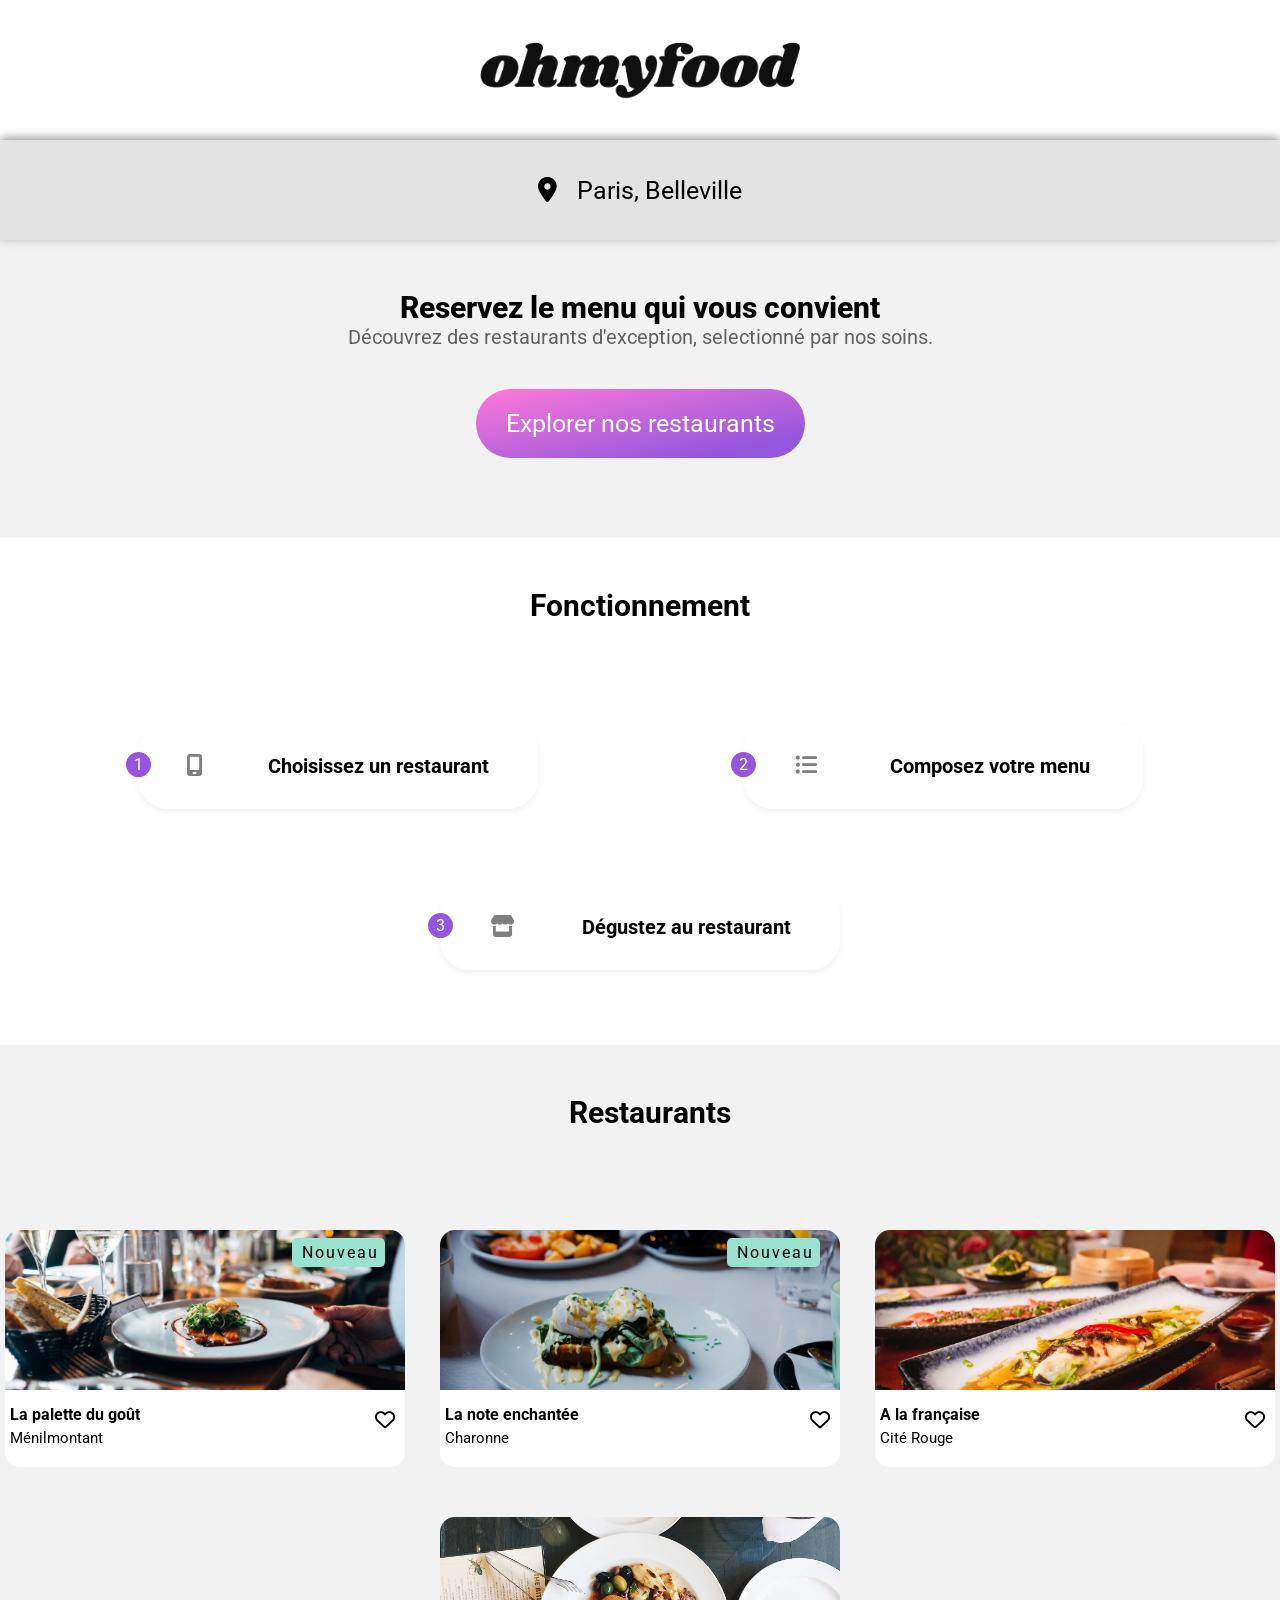
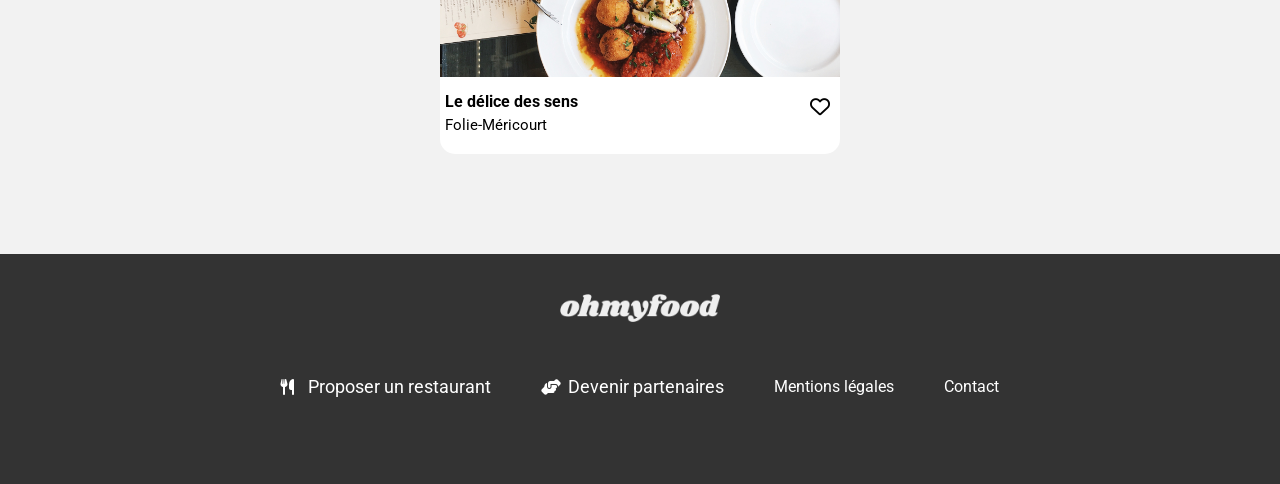
==== commit 071d58ad: "correction apparition prix sur les cartes" ====
--- a/accueil.html
+++ b/accueil.html
@@ -36,9 +36,7 @@
         <main>
 
             <div id="localisation">
-                <div id="localisationIcone">
-                    <i class="fa-solid fa-location-dot"></i>
-                </div>
+                <i class="fa-solid fa-location-dot"></i>
                 <p>Paris, Belleville</p>
             </div>
 
@@ -77,7 +75,7 @@
             </section>
 
             <section id="restaurants">
-                <h2>Restaurants</h2>
+                <h1>Restaurants</h1>
                 <div id="restaurantContainer">
                     <div class="restaurant">
                         <a href="laPaletteDuGout.html">
--- a/ressources/css/style.css
+++ b/ressources/css/style.css
@@ -132,14 +132,9 @@
   align-items: center;
   box-shadow: 0px -1px 10px 0px grey;
 }
-body main #localisation #localisationIcone {
-  position: relative;
-}
-body main #localisation #localisationIcone i {
+body main #localisation i {
   font-size: 25px;
-  position: absolute;
-  left: -55px;
-  top: -15px;
+  margin-right: 20px;
 }
 body main #localisation p {
   font-size: 25px;
@@ -266,7 +261,7 @@
   padding-top: 50px;
   padding-bottom: 50px;
 }
-body main #restaurants h2 {
+body main #restaurants h1 {
   margin: 0px 0px 20px 20px;
   font-size: 30px;
 }
@@ -280,7 +275,7 @@
 }
 body main #restaurants #restaurantContainer .restaurant {
   min-height: 200px;
-  width: clamp(250px, 90%, 450px);
+  width: clamp(250px, 95%, 400px);
   border-radius: 15px;
   background-color: #fff;
   cursor: pointer;
@@ -492,7 +487,7 @@
   padding: 5px 15px;
   background-color: #fff;
   border-radius: 15px;
-  min-width: 350px;
+  width: 350px;
   position: relative;
   cursor: pointer;
   overflow: hidden;
@@ -573,6 +568,7 @@
 }
 body main .contenuRestaurant .platRestaurant .platRestaurantType .platRestaurantTypeDetail .DetailCarteRestaurant p {
   margin-bottom: 11px;
+  width: 90%;
 }
 body main .contenuRestaurant .platRestaurant .platRestaurantType .platRestaurantTypeDetail .DetailCarteRestaurant span {
   position: absolute;
@@ -600,19 +596,6 @@
     opacity: 1;
   }
 }
-/*
-@keyframes flash{
-    0%{
-        color: $noir;
-    }
-    90%{
-        color: $noir;
-    }
-    100%{
-        color: $grey_soft;
-    }
-}
-*/
 @keyframes flash {
   0% {
     transform: scale(1);
@@ -647,15 +630,14 @@
   body main #restaurants {
     padding-bottom: 100px;
   }
-  body main #restaurants h2 {
+  body main #restaurants h1 {
     text-align: center;
     margin-bottom: 100px;
   }
   body main #restaurants #restaurantContainer {
     justify-content: space-around;
     flex-direction: row;
-    row-gap: 15px;
-    gap: 50px 20px;
+    gap: 50px 25px;
   }
   body main .contenuRestaurant .titreRestaurant h1 {
     font-size: 40px;
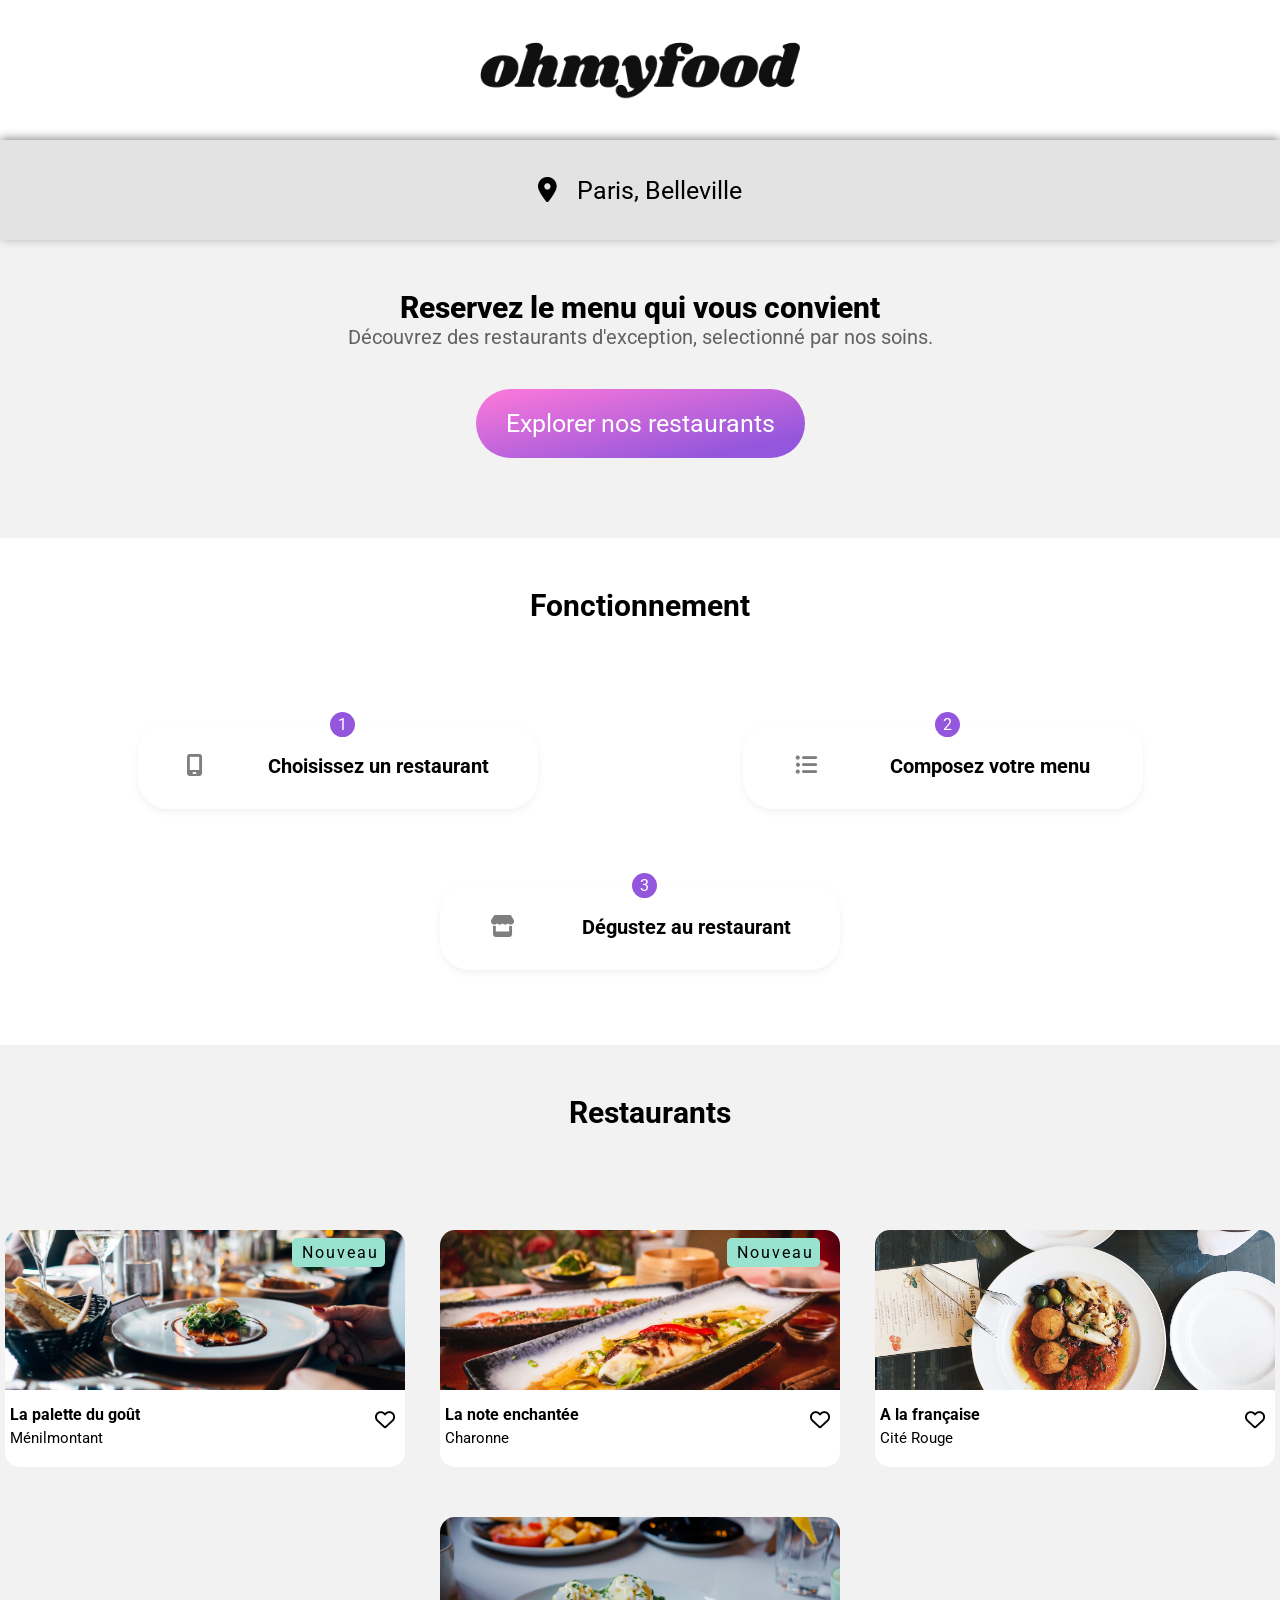
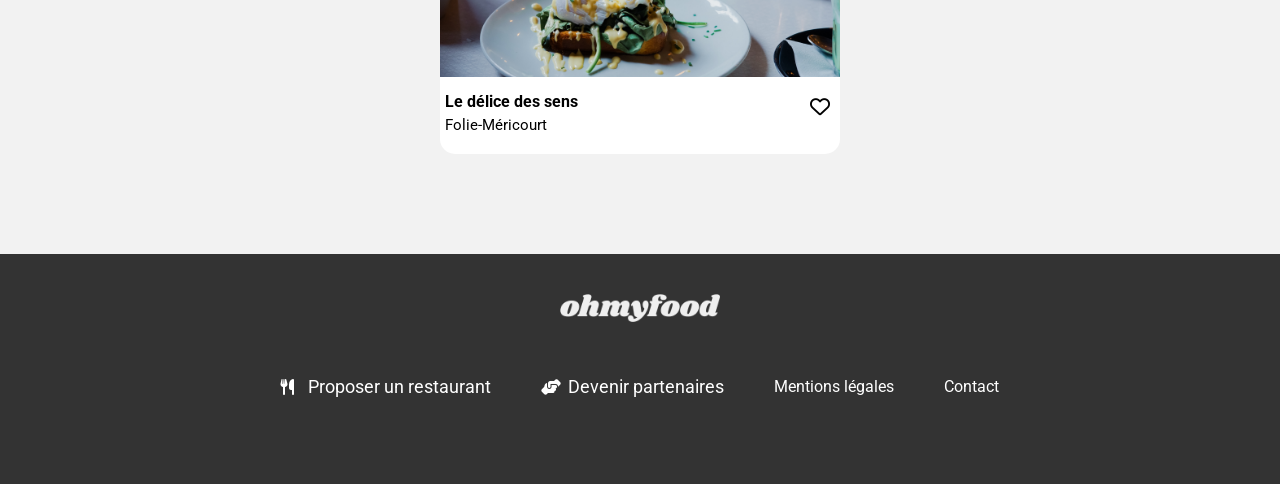
==== commit 13693dcc: "rectification de l'ensemble du projet" ====
--- a/accueil.html
+++ b/accueil.html
@@ -8,7 +8,6 @@
 
         <!-- Lien vers css personalisé -->
         <link rel="stylesheet" href="ressources/css/style.css">
-        <link rel="stylesheet" href="ressources/css/styleMediasQueries.css">
 
         <!-- cdn Font Awesome -->
         <link rel="stylesheet" href="https://cdnjs.cloudflare.com/ajax/libs/font-awesome/6.1.1/css/all.min.css" integrity="sha512-KfkfwYDsLkIlwQp6LFnl8zNdLGxu9YAA1QvwINks4PhcElQSvqcyVLLD9aMhXd13uQjoXtEKNosOWaZqXgel0g==" crossorigin="anonymous" referrerpolicy="no-referrer" />
@@ -23,9 +22,9 @@
     </head>
     <body>
 
-        <div class="loader-container">
+         <!-- <div class="loader-container">
             <div class="loader"></div>
-        </div>
+        </div> -->
 
         <header>
             <div class="nomSite">
@@ -154,7 +153,7 @@
 
         <footer>
             <div id="nomSiteFooter">
-                <img src="ressources/images/logo/ohmyfood.png" alt="">
+                <img src="ressources/images/logo/ohmyfood.png" alt="logo ohmyfood">
             </div>
             <ul>
                 <li id="footerRestaurant">
--- a/ressources/css/style.css
+++ b/ressources/css/style.css
@@ -1,4 +1,3 @@
-@charset "UTF-8";
 header .nomSite {
   min-height: 140px;
   position: relative;
@@ -199,12 +198,11 @@
 }
 body main #fonctionnement #fonctionnementFlex a {
   padding: 30px 0px;
-  width: clamp(250px, 70%, 400px);
+  width: clamp(300px, 70%, 400px);
   border: 1px solid #fff;
   box-shadow: 0px 3px 6px 0px rgba(227, 227, 227, 0.45);
   border-radius: 30px;
   margin: 0 auto 25px auto;
-  text-align: center;
   position: relative;
   color: #000;
   cursor: pointer;
@@ -215,7 +213,6 @@
 body main #fonctionnement #fonctionnementFlex a .fonctionnementButtonFlex {
   display: flex;
   flex-direction: row;
-  flex-wrap: wrap;
   row-gap: 20px;
   justify-content: space-around;
   padding: 0px 15px;
@@ -224,6 +221,7 @@
   display: inline-block;
   font-size: 22px;
   color: rgba(0, 0, 0, 0.5);
+  transition: 0.2s ease-out 0.1s;
 }
 body main #fonctionnement #fonctionnementFlex a .fonctionnementButtonFlex p {
   display: inline-block;
@@ -285,16 +283,16 @@
   color: #000;
 }
 body main #restaurants #restaurantContainer .restaurant a #restaurantPhoto1 {
-  background-image: url(../images/restaurants/jay-wennington-N_Y88TWmGwA-unsplash.jpg);
+  background-image: url(../images/restaurants/restaurant1.jpg);
+}
+body main #restaurants #restaurantContainer .restaurant a #restaurantPhoto2 {
+  background-image: url(../images/restaurants/restaurant2.jpg);
 }
 body main #restaurants #restaurantContainer .restaurant a #restaurantPhoto3 {
-  background-image: url(../images/restaurants/louis-hansel-shotsoflouis-qNBGVyOCY8Q-unsplash.jpg);
+  background-image: url(../images/restaurants/restaurant3.jpg);
 }
 body main #restaurants #restaurantContainer .restaurant a #restaurantPhoto4 {
-  background-image: url(../images/restaurants/stil-u2Lp8tXIcjw-unsplash.jpg);
-}
-body main #restaurants #restaurantContainer .restaurant a #restaurantPhoto2 {
-  background-image: url(../images/restaurants/toa-heftiba-DQKerTsQwi0-unsplash.jpg);
+  background-image: url(../images/restaurants/restaurant4.jpg);
 }
 body main #restaurants #restaurantContainer .restaurant a .restaurantPhoto {
   background-size: cover;
@@ -379,17 +377,17 @@
 body main #restaurants #restaurantContainer .restaurant a .restaurantDescription .fa-regular.fa-heart {
   opacity: 1;
 }
-body main #photoALaFrancaise {
-  background-image: url(../images/restaurants/jay-wennington-N_Y88TWmGwA-unsplash.jpg);
-}
-body main #photoLaNoteEnchantée {
-  background-image: url(../images/restaurants/stil-u2Lp8tXIcjw-unsplash.jpg);
-}
-body main #photoLaPaletteDuGout {
-  background-image: url(../images/restaurants/toa-heftiba-DQKerTsQwi0-unsplash.jpg);
-}
-body main #photoleDeliceDuSens {
-  background-image: url(../images/restaurants/louis-hansel-shotsoflouis-qNBGVyOCY8Q-unsplash.jpg);
+body main #photoRestaurant1 {
+  background-image: url(../images/restaurants/restaurant1.jpg);
+}
+body main #photoRestaurant2 {
+  background-image: url(../images/restaurants/restaurant2.jpg);
+}
+body main #photoRestaurant3 {
+  background-image: url(../images/restaurants/restaurant3.jpg);
+}
+body main #photoRestaurant4 {
+  background-image: url(../images/restaurants/restaurant4.jpg);
 }
 body main .photoRestaurant {
   background-size: cover;
@@ -483,11 +481,11 @@
   align-items: center;
   row-gap: 25px;
 }
-body main .contenuRestaurant .platRestaurant .platRestaurantType .platRestaurantTypeDetail .DetailCarteRestaurant {
+body main .contenuRestaurant .platRestaurant .platRestaurantType .platRestaurantTypeDetail .detailCarteRestaurant {
   padding: 5px 15px;
   background-color: #fff;
   border-radius: 15px;
-  width: 350px;
+  width: 400px;
   position: relative;
   cursor: pointer;
   overflow: hidden;
@@ -497,30 +495,30 @@
   animation-timing-function: linear;
   animation-fill-mode: forwards;
 }
-body main .contenuRestaurant .platRestaurant .platRestaurantType .platRestaurantTypeDetail .DetailCarteRestaurant:nth-child(1) {
+body main .contenuRestaurant .platRestaurant .platRestaurantType .platRestaurantTypeDetail .detailCarteRestaurant:nth-child(1) {
   animation-delay: 0.7s;
 }
-body main .contenuRestaurant .platRestaurant .platRestaurantType .platRestaurantTypeDetail .DetailCarteRestaurant:nth-child(2) {
+body main .contenuRestaurant .platRestaurant .platRestaurantType .platRestaurantTypeDetail .detailCarteRestaurant:nth-child(2) {
   animation-delay: 1.4s;
 }
-body main .contenuRestaurant .platRestaurant .platRestaurantType .platRestaurantTypeDetail .DetailCarteRestaurant:nth-child(3) {
+body main .contenuRestaurant .platRestaurant .platRestaurantType .platRestaurantTypeDetail .detailCarteRestaurant:nth-child(3) {
   animation-delay: 2.1s;
 }
-body main .contenuRestaurant .platRestaurant .platRestaurantType .platRestaurantTypeDetail .DetailCarteRestaurant:nth-child(4) {
+body main .contenuRestaurant .platRestaurant .platRestaurantType .platRestaurantTypeDetail .detailCarteRestaurant:nth-child(4) {
   animation-delay: 2.8s;
 }
-body main .contenuRestaurant .platRestaurant .platRestaurantType .platRestaurantTypeDetail .DetailCarteRestaurant:hover .extensionCarteHover {
+body main .contenuRestaurant .platRestaurant .platRestaurantType .platRestaurantTypeDetail .detailCarteRestaurant:hover .extensionCarteHover {
   transform: translateX(-90%);
 }
-body main .contenuRestaurant .platRestaurant .platRestaurantType .platRestaurantTypeDetail .DetailCarteRestaurant:hover .extensionCarteHover span {
+body main .contenuRestaurant .platRestaurant .platRestaurantType .platRestaurantTypeDetail .detailCarteRestaurant:hover .extensionCarteHover span {
   opacity: 1;
 }
-body main .contenuRestaurant .platRestaurant .platRestaurantType .platRestaurantTypeDetail .DetailCarteRestaurant .extensionCarteHover {
+body main .contenuRestaurant .platRestaurant .platRestaurantType .platRestaurantTypeDetail .detailCarteRestaurant .extensionCarteHover {
   position: absolute;
   right: -60%;
-  top: 0;
+  bottom: 0;
   z-index: 20;
-  height: 100%;
+  height: 50%;
   width: 60%;
   transform: translateX(0%);
   transition: transform 0.5s linear;
@@ -528,7 +526,7 @@
   overflow: hidden;
   background-color: #fff;
 }
-body main .contenuRestaurant .platRestaurant .platRestaurantType .platRestaurantTypeDetail .DetailCarteRestaurant .extensionCarteHover span {
+body main .contenuRestaurant .platRestaurant .platRestaurantType .platRestaurantTypeDetail .detailCarteRestaurant .extensionCarteHover span {
   position: absolute;
   bottom: 14px;
   right: 60%;
@@ -537,13 +535,13 @@
   opacity: 0;
   transition: opacity 0.2s linear 0.4s;
 }
-body main .contenuRestaurant .platRestaurant .platRestaurantType .platRestaurantTypeDetail .DetailCarteRestaurant:hover .extensionCarteHoverCheck {
+body main .contenuRestaurant .platRestaurant .platRestaurantType .platRestaurantTypeDetail .detailCarteRestaurant:hover .extensionCarteHoverCheck {
   transform: translateX(-60px);
 }
-body main .contenuRestaurant .platRestaurant .platRestaurantType .platRestaurantTypeDetail .DetailCarteRestaurant:hover .extensionCarteHoverCheck i {
-  transform: rotate(360deg);
-}
-body main .contenuRestaurant .platRestaurant .platRestaurantType .platRestaurantTypeDetail .DetailCarteRestaurant .extensionCarteHoverCheck {
+body main .contenuRestaurant .platRestaurant .platRestaurantType .platRestaurantTypeDetail .detailCarteRestaurant:hover .extensionCarteHoverCheck i {
+  transform: rotate(-360deg);
+}
+body main .contenuRestaurant .platRestaurant .platRestaurantType .platRestaurantTypeDetail .detailCarteRestaurant .extensionCarteHoverCheck {
   position: absolute;
   z-index: 40;
   width: 60px;
@@ -557,20 +555,20 @@
   justify-content: center;
   align-items: center;
 }
-body main .contenuRestaurant .platRestaurant .platRestaurantType .platRestaurantTypeDetail .DetailCarteRestaurant .extensionCarteHoverCheck i {
+body main .contenuRestaurant .platRestaurant .platRestaurantType .platRestaurantTypeDetail .detailCarteRestaurant .extensionCarteHoverCheck i {
   font-size: 30px;
   color: #fff;
   transform: rotate(0);
-  transition: transform 0.65s linear;
-}
-body main .contenuRestaurant .platRestaurant .platRestaurantType .platRestaurantTypeDetail .DetailCarteRestaurant h3 {
+  transition: transform 0.45s linear;
+}
+body main .contenuRestaurant .platRestaurant .platRestaurantType .platRestaurantTypeDetail .detailCarteRestaurant h3 {
   margin: 10px 0;
 }
-body main .contenuRestaurant .platRestaurant .platRestaurantType .platRestaurantTypeDetail .DetailCarteRestaurant p {
+body main .contenuRestaurant .platRestaurant .platRestaurantType .platRestaurantTypeDetail .detailCarteRestaurant p {
   margin-bottom: 11px;
   width: 90%;
 }
-body main .contenuRestaurant .platRestaurant .platRestaurantType .platRestaurantTypeDetail .DetailCarteRestaurant span {
+body main .contenuRestaurant .platRestaurant .platRestaurantType .platRestaurantTypeDetail .detailCarteRestaurant span {
   position: absolute;
   right: 15px;
   transform: translateX(0);
@@ -579,7 +577,7 @@
   bottom: 20%;
   font-weight: 600;
 }
-body main .contenuRestaurant .platRestaurant .platRestaurantType .platRestaurantTypeDetail .DetailCarteRestaurant:hover span {
+body main .contenuRestaurant .platRestaurant .platRestaurantType .platRestaurantTypeDetail .detailCarteRestaurant:hover span {
   transform: translateX(-200%);
 }
 
@@ -622,7 +620,7 @@
     column-gap: 30px;
     row-gap: 50px;
   }
-  body main #fonctionnement #fonctionnementFlex button span {
+  body main #fonctionnement #fonctionnementFlex a span {
     left: 50%;
     top: 2px;
     transform: translateY(-60%);
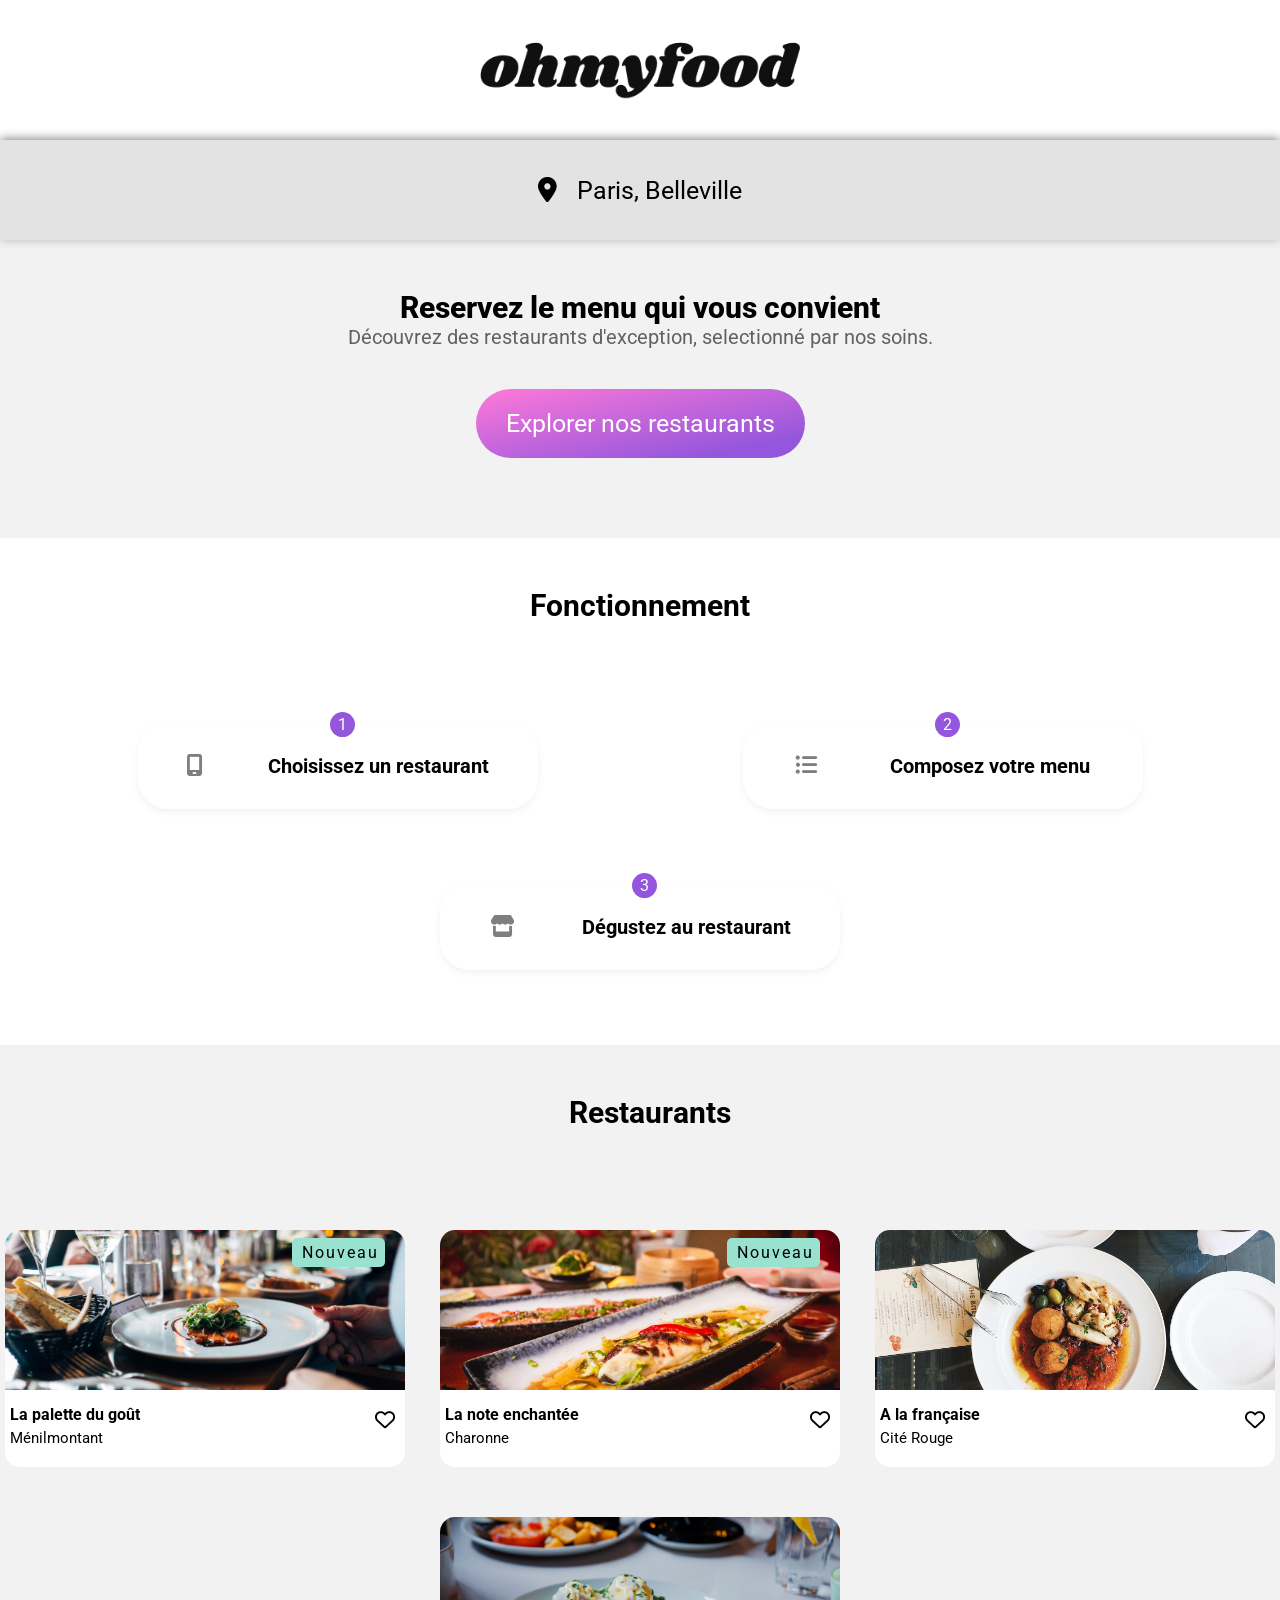
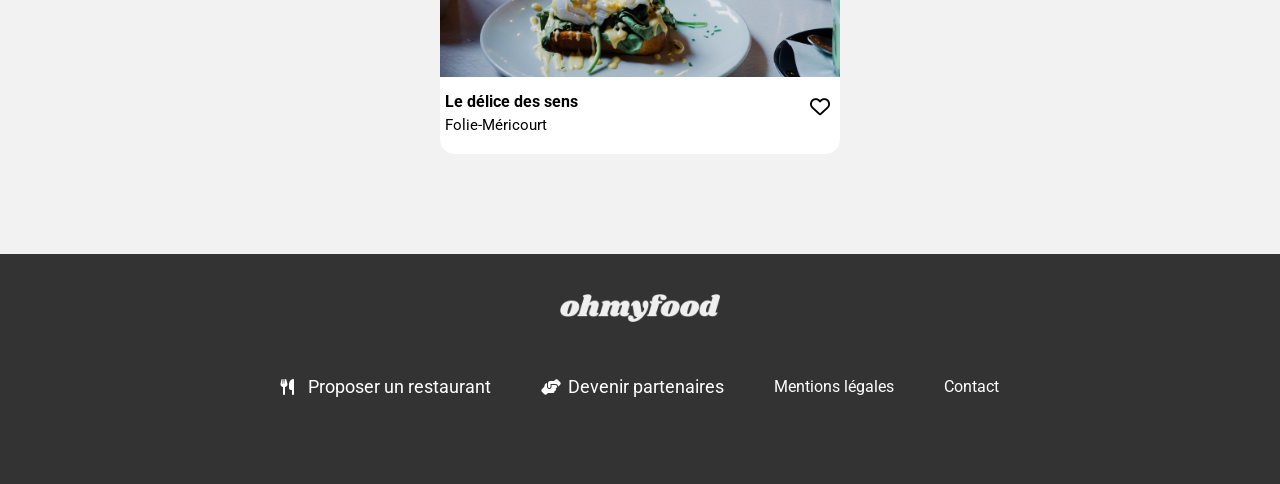
==== commit fe3282fc: "remise en fonction du loader" ====
--- a/accueil.html
+++ b/accueil.html
@@ -22,9 +22,9 @@
     </head>
     <body>
 
-         <!-- <div class="loader-container">
+         <div class="loader-container">
             <div class="loader"></div>
-        </div> -->
+        </div>
 
         <header>
             <div class="nomSite">
--- a/ressources/css/style.css
+++ b/ressources/css/style.css
@@ -8,7 +8,7 @@
   top: 50%;
   left: 50%;
   transform: translate(-50%, -50%);
-  width: clamp(20px, 20em, 400px);
+  width: clamp(20px, 20em, 200px);
 }
 
 footer {
@@ -485,7 +485,8 @@
   padding: 5px 15px;
   background-color: #fff;
   border-radius: 15px;
-  width: 400px;
+  min-width: 95%;
+  max-width: 400px;
   position: relative;
   cursor: pointer;
   overflow: hidden;
@@ -606,6 +607,9 @@
   }
 }
 @media screen and (min-width: 768px) {
+  body header .nomSite img {
+    width: clamp(20px, 20em, 800px);
+  }
   body main #fonctionnement {
     margin: 0 50px 50px 50px;
   }
@@ -660,6 +664,9 @@
     flex-wrap: wrap;
     column-gap: 75px;
     row-gap: 50px;
+  }
+  body main .contenuRestaurant .platRestaurant .platRestaurantType .platRestaurantTypeDetail .detailCarteRestaurant {
+    width: 400px;
   }
   body footer #nomSiteFooter {
     text-align: center;
